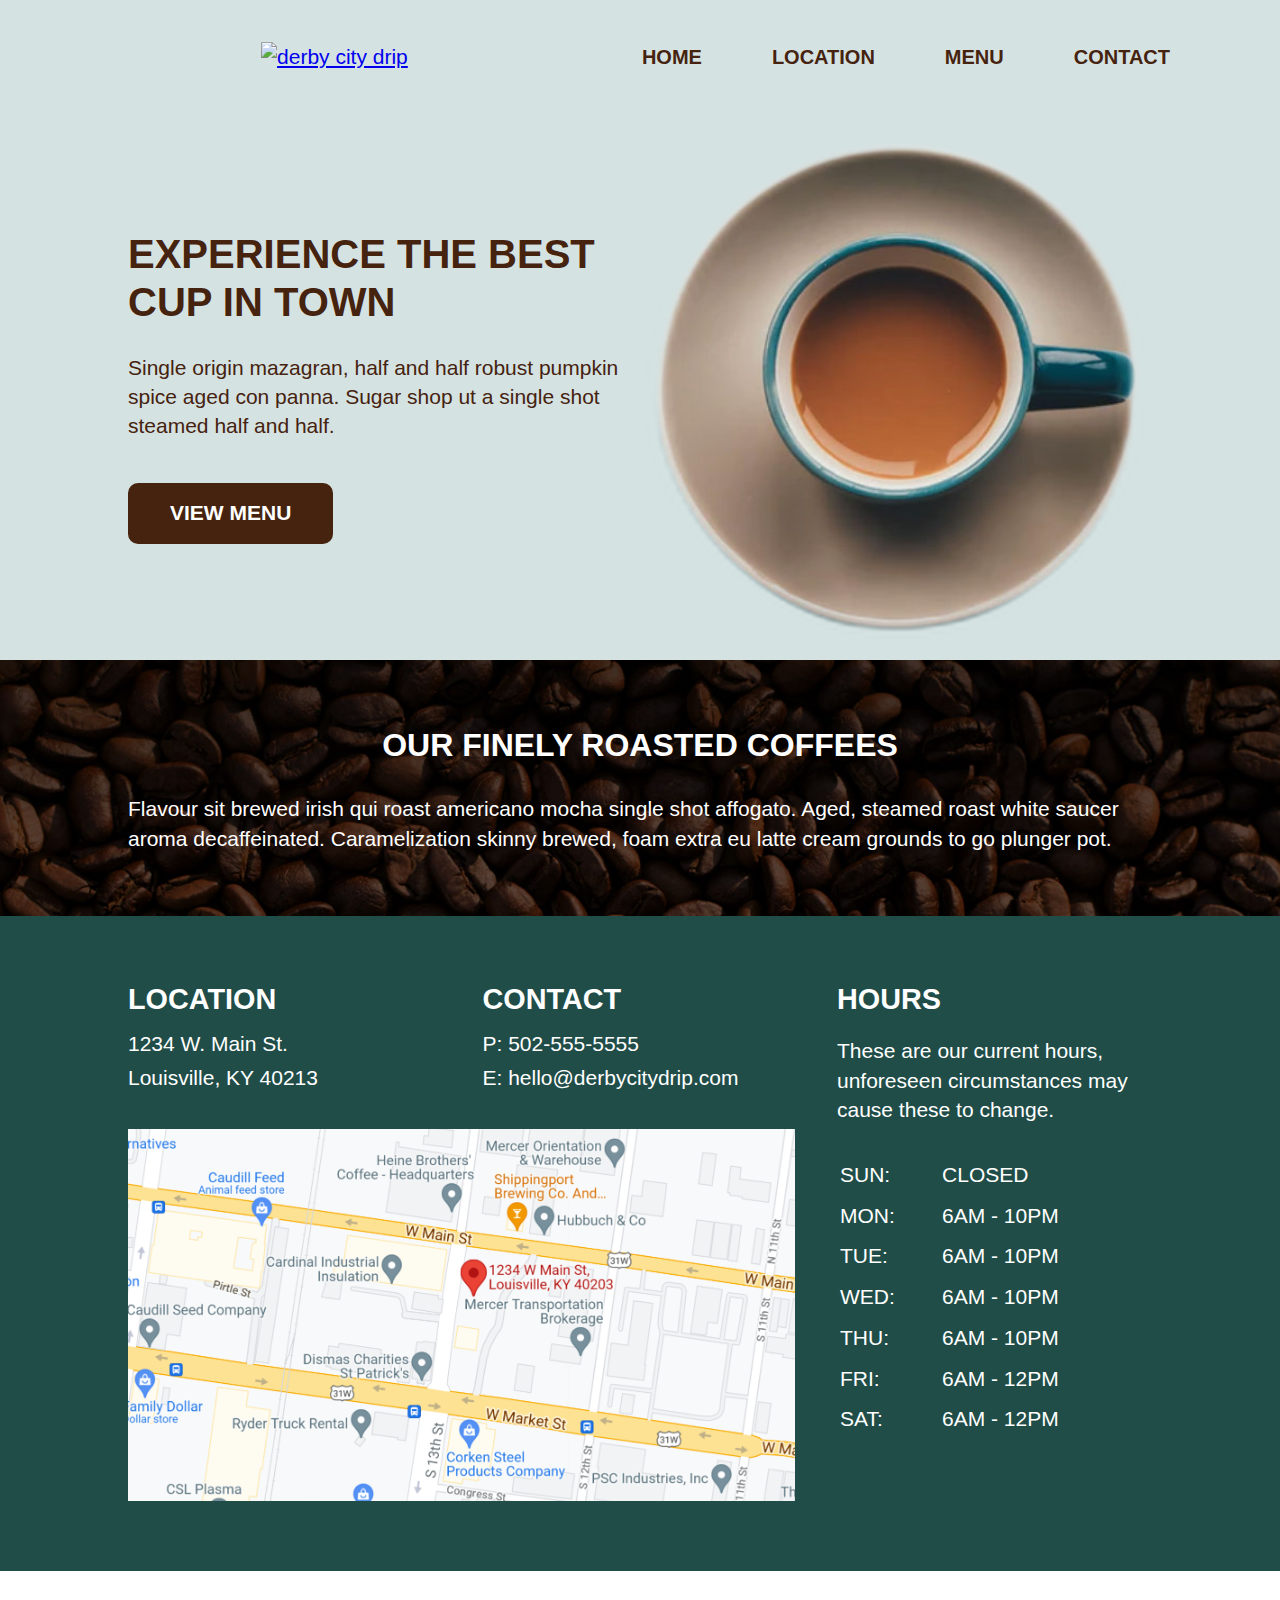
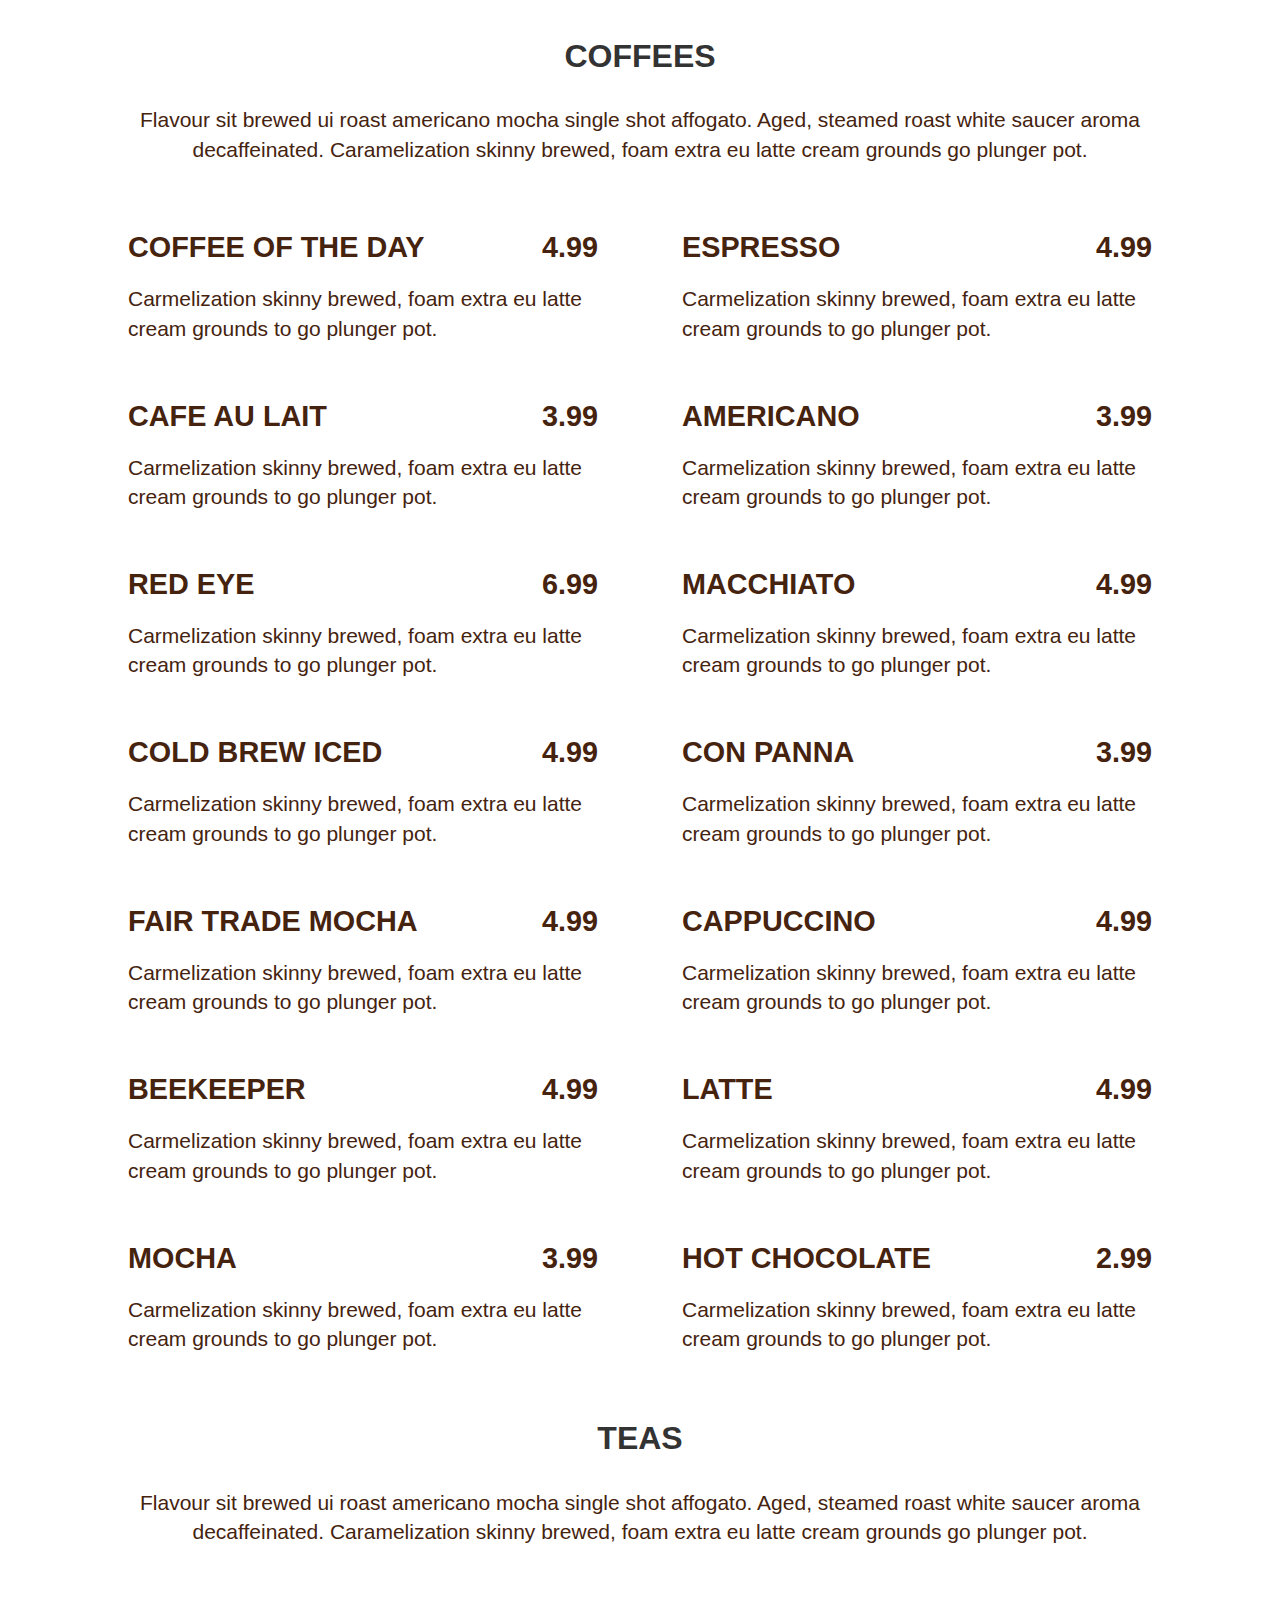
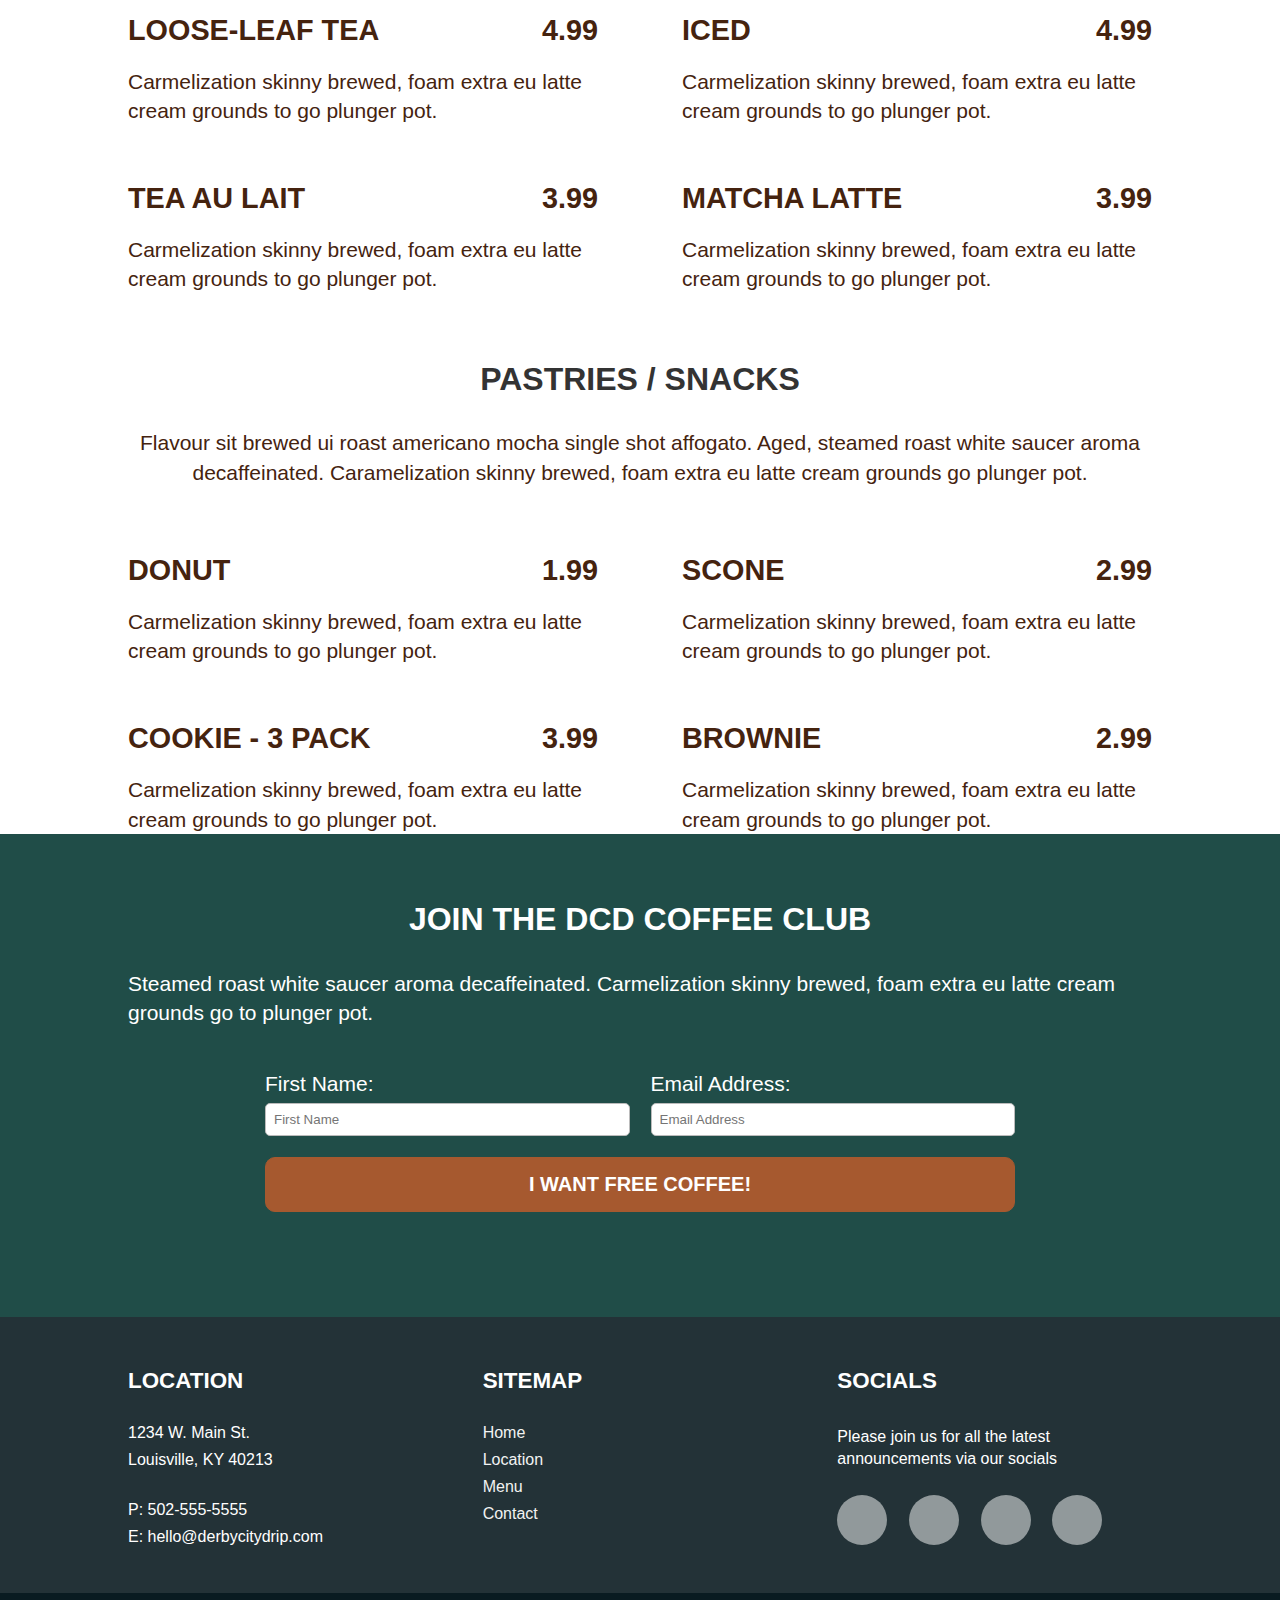
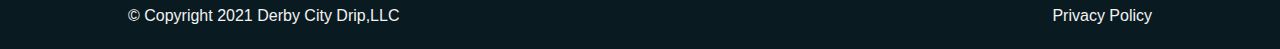
==== index.html @ a0d2d337 "Added location__line-height to css and html" ====
<!DOCTYPE html>
<html lang="en">
<head>
  <meta charset="UTF-8">
  <meta http-equiv="X-UA-Compatible" content="IE=edge">
  <meta name="viewport" content="width=device-width, initial-scale=1.0">
  <title>Derby City Drip Coffee</title>
  <link rel="stylesheet" href="derbycitydrip.css" />
  <link rel="stylesheet" href="https://cdn.jsdelivr.net/npm/fork-awesome@1.2.0/css/fork-awesome.min.css" integrity="sha256-XoaMnoYC5TH6/+ihMEnospgm0J1PM/nioxbOUdnM8HY=" crossorigin="anonymous">
</head>
<body>
  
 <!-- Navigation Section 
---------------------------------------->

<header>
  <section class="row nav-container">
    <button class="nav-toggle" aria-label="open navigation">
      <span class="hamburger"></span>
    </button>
  
    <a href="#" class="container">
      <img src="images/logos/derbycitydrip-logo.svg" alt="derby city drip" class="logo" />
    </a>
    
    <nav class="nav">
    <ul class="nav__list">
      <li class="nav__item"><a href="#home" class="nav__link">Home</a></li>
      <li class="nav__item"><a href="#dcd-location" class="nav__link">Location</a></li>
      <li class="nav__item"><a href="#menu" class="nav__link">Menu</a></li>
      <li class="nav__item"><a href="#contact" class="nav__link">Contact</a></li>
    </ul>
  </nav>
  </section>
</header>

<main>

<!-- Hero Section 
---------------------------------------->
<section class="hero">
  <div class="container flex-container">
    <div class="hero__text">
      <h1>Experience the best cup in town</h1>
      <p>Single origin mazagran, half and half robust pumpkin spice aged con panna. Sugar shop ut a single shot steamed half and half.</p>
      <a href="#" class="btn">View Menu</a>
    </div>
    <img src="images/coffee-mug-saucer-hero.png" alt="coffee in a mug with saucer" class="hero__img">
  </div>
</section>


<!-- Finely Roasted Coffee Section 
---------------------------------------->
<section class="finely__container">
  <div class="container">
    <h2>Our Finely Roasted Coffees</h2>
    <p>Flavour sit brewed irish qui roast americano mocha single shot affogato. Aged, steamed roast white saucer aroma decaffeinated. Caramelization skinny brewed, foam extra eu latte cream grounds to go plunger pot.</p>
  </div>
</section>

<!-- Location Map Section 
---------------------------------------->

<section class="location__container"> 
  <div class="container"> 
    <div class="location__grid"> 
      
  
      <div id="location"> 
            <h3 id="dcd-location">Location</h3>
            <p class="location__line-height">1234 W. Main St.</p>
            <p class="location__line-height">Louisville, KY 40213</p>
          </div> 
  
          <div id="phone"> 
            <h3>Contact</h3>
            <p class="location__line-height">P: 502-555-5555</p>
            <p class="location__line-height">E: hello@derbycitydrip.com</p>
        </div> 

        <div id="map">
          <img src="images/derby-city-drip-map.png" alt="map showing Derby City Drip location" />
        </div>
      
        <div id="hours">
          <h3 class="txt__uppercase">Hours</h3>
          <p>These are our current hours, unforeseen circumstances may cause these to change.</p>
          <br>
          <table class="table__hours txt__uppercase txt__line-height">
            <tbody>
            <tr>
            <td>Sun:</td>
            <td>Closed</td>
            </tr>
            <tr>
            <td>Mon:</td>
            <td>6am - 10pm</td>
            </tr>
            <tr>
            <td>Tue:</td>
            <td>6am - 10pm</td>
            </tr>
            <tr>
            <td>Wed:</td>
            <td>6am - 10pm</td>
            </tr>
            <tr>
            <td>Thu:</td>
            <td>6am - 10pm</td>
            </tr>
            <tr>
            <td>Fri:</td>
            <td>6am - 12pm</td>
            </tr>
              <tr>
            <td>Sat:</td>
            <td>6am - 12pm</td>
            </tr>
            </tbody>
            </table>
            </div>
        
      </div> 
    </div> 
  </section>  

<!-- Coffees Header Section 
---------------------------------------->
<section class="menu_container">
  <div class="container item__container">
    <h2 id="menu">Coffees</h2>
    <p>Flavour sit brewed ui roast americano mocha single shot affogato. Aged, steamed roast white saucer aroma decaffeinated. Caramelization skinny brewed, foam extra eu latte cream grounds go plunger pot.</p>
  </div>


<!-- Coffee Menu Items Section 
---------------------------------------->
<div class="container">
  <div class="coffee-grid">
    <div class="">
      <div class="coffee-item">
        <h3>Coffee of the Day</h3>
        <h3>4.99</h3>
        </div>
        <p>Carmelization skinny brewed, foam extra eu latte cream grounds to go plunger pot.</p>
    </div>

    <div class="">
      <div class="coffee-item">
        <h3>Cafe Au Lait</h3>
        <h3>3.99</h3>
        </div>
        <p>Carmelization skinny brewed, foam extra eu latte cream grounds to go plunger pot.</p>
      </div>
   
    <div class="">
      <div class="coffee-item">
        <h3>Red Eye</h3>
        <h3>6.99</h3>
      </div>
        <p>Carmelization skinny brewed, foam extra eu latte cream grounds to go plunger pot.</p>
      </div>

    <div class="">
      <div class="coffee-item">
        <h3>Cold Brew Iced</h3>
        <h3>4.99</h3>
      </div>
        <p>Carmelization skinny brewed, foam extra eu latte cream grounds to go plunger pot.</p>
      </div>
    
    <div class="">
      <div class="coffee-item">
        <h3>Fair Trade Mocha</h3>
        <h3>4.99</h3>
      </div>
        <p>Carmelization skinny brewed, foam extra eu latte cream grounds to go plunger pot.</p>
      </div>
    
    <div class="">
      <div class="coffee-item">
        <h3>Beekeeper</h3>
        <h3>4.99</h3>
      </div>
        <p>Carmelization skinny brewed, foam extra eu latte cream grounds to go plunger pot.</p>
    </div>
    <div class="">
      <div class="coffee-item">
        <h3>Mocha</h3>
        <h3>3.99</h3>
      </div>
        <p>Carmelization skinny brewed, foam extra eu latte cream grounds to go plunger pot.</p>
      </div>
    
    <div class="">
      <div class="coffee-item">
        <h3>Espresso</h3>
        <h3>4.99</h3>
      </div>
        <p>Carmelization skinny brewed, foam extra eu latte cream grounds to go plunger pot.</p>
      </div>
    
    <div class="">
      <div class="coffee-item">
        <h3>Americano</h3>
        <h3>3.99</h3>
      </div>
        <p>Carmelization skinny brewed, foam extra eu latte cream grounds to go plunger pot.</p>
      </div>
  
    <div class="">
      <div class="coffee-item">
        <h3>Macchiato</h3>
        <h3>4.99</h3>
        </div>
        <p>Carmelization skinny brewed, foam extra eu latte cream grounds to go plunger pot.</p>
    
    </div>
    <div class="">
      <div class="coffee-item">
        <h3>Con Panna</h3>
        <h3>3.99</h3>
        </div>
        <p>Carmelization skinny brewed, foam extra eu latte cream grounds to go plunger pot.</p>
      </div>
    
    <div class="">
      <div class="coffee-item">
        <h3>Cappuccino</h3>
        <h3>4.99</h3>
        </div>
        <p>Carmelization skinny brewed, foam extra eu latte cream grounds to go plunger pot.</p>
      </div>
    
    <div class="">
      <div class="coffee-item">
        <h3>Latte</h3>
        <h3>4.99</h3>
        </div>
        <p>Carmelization skinny brewed, foam extra eu latte cream grounds to go plunger pot.</p>
      </div>
    
    <div class="">
      <div class="coffee-item">
        <h3>Hot Chocolate</h3>
        <h3>2.99</h3>
      </div>
        <p>Carmelization skinny brewed, foam extra eu latte cream grounds to go plunger pot.</p>
    </div>
  </div>
  </div>
</section>

<!-- Teas Header Section 
---------------------------------------->
<section class="menu__container">
  <div class="container item__container">
    <h2 class="section-title">Teas</h2>
    <p>Flavour sit brewed ui roast americano mocha single shot affogato. Aged, steamed roast white saucer aroma decaffeinated. Caramelization skinny brewed, foam extra eu latte cream grounds go plunger pot.</p>
  </div>


<!-- Tea Menu Items Section 
---------------------------------------->
<section class="container">
  <div class="tea-grid">
    <div class="">
      <div class="tea-item">
        <h3>Loose-Leaf Tea</h3>
        <h3>4.99</h3>
      </div>
        <p>Carmelization skinny brewed, foam extra eu latte cream grounds to go plunger pot.</p>
      </div>
    
    <div class="">
      <div class="tea-item">
        <h3>Tea Au Lait</h3>
        <h3>3.99</h3></div>
        <p>Carmelization skinny brewed, foam extra eu latte cream grounds to go plunger pot.</p>
      </div>
    
    <div class="">
      <div class="tea-item">
        <h3>Iced</h3>
        <h3>4.99</h3>
        </div>
        <p>Carmelization skinny brewed, foam extra eu latte cream grounds to go plunger pot.</p>
      </div>
    
    <div class="">
      <div class="tea-item">
        <h3>Matcha Latte</h3>
        <h3>3.99</h3>
        </div>
        <p>Carmelization skinny brewed, foam extra eu latte cream grounds to go plunger pot.</p>
    
    </div>
  </div>
</section>

<!-- Pastries/Snacks Header Section 
---------------------------------------->
<section class="menu__container">
  <div class="container item__container">
    <h2 class="section-title">Pastries / Snacks</h2>
    <p>Flavour sit brewed ui roast americano mocha single shot affogato. Aged, steamed roast white saucer aroma decaffeinated. Caramelization skinny brewed, foam extra eu latte cream grounds go plunger pot.</p>
  </div>
</section>

<!-- Pastries/Snack Menu Items Section 
---------------------------------------->
<section class="container">
  <div class="pastry-grid">
    <div class="">
      <div class="pastry-item">
        <h3>Donut</h3>
        <h3>1.99</h3>
        </div>
        <p>Carmelization skinny brewed, foam extra eu latte cream grounds to go plunger pot.</p>
      </div>
    
    <div class="">
      <div class="pastry-item">
        <h3>Cookie - 3 Pack</h3>
        <h3>3.99</h3>
        </div>
        <p>Carmelization skinny brewed, foam extra eu latte cream grounds to go plunger pot.</p>
      </div>
    
    <div class="">
      <div class="pastry-item">
        <h3>Scone</h3>
        <h3>2.99</h3>
        </div>
        <p>Carmelization skinny brewed, foam extra eu latte cream grounds to go plunger pot.</p>
      </div>
  
    <div class="">
      <div class="pastry-item">
        <h3>Brownie</h3>
        <h3>2.99</h3>
        </div>
        <p>Carmelization skinny brewed, foam extra eu latte cream grounds to go plunger pot.</p>
    
    </div>
  </div>
</section>

<!-- Derby City Drip Signup Section 
---------------------------------------->
<section class="signup__container">
  <div class="container">
    <h2 id="contact">Join the DCD Coffee Club</h2>
    <p>Steamed roast white saucer aroma decaffeinated. Carmelization skinny brewed, foam extra eu latte cream grounds go to plunger pot.
    </p>

  <!-- DCD Form Section 
---------------------------------------->
  <div class="sign-up signup__mobile--width">
    <form>
      <div id="name-block">
        <label for="first-name">
          First Name:
        </label>
        <input type="text" name="first-name" id="first-name" placeholder="First Name" required />
      </div>
      <div id="email-block">
        <label for="email-address">
          Email Address:
        </label>
        <input type="email" name="email-address" id="email-address" placeholder="Email Address" required />
      </div>
      <button type="submit" class="signup__button" id="button">I want free coffee!</button>
    </form>
  </div>
  </section>

<!-- Derby City Drip Signup Section End
---------------------------------------->

</main>

<!-- Sitemap Section 
---------------------------------------->

<section class="sitemap__container">
  <div class="container sitemap__grid">
    <div class="sitemap-location">
      <h4>Location</h4>
      <p class="sitemap__line-height">1234 W. Main St.</p>
      <p class="sitemap__line-height">Louisville, KY 40213</p>
      <br>
      <p class="sitemap__line-height">P: 502-555-5555</p>
      <p class="sitemap__line-height">E: hello@derbycitydrip.com</p>
    </div>
    <div class="sitemap">
      <h4>Sitemap</h4>
      <p class="sitemap__line-height"><a href="#">Home</a></p>
      <p class="sitemap__line-height"><a href="#">Location</a></p>
      <p class="sitemap__line-height"><a href="#">Menu</a></p>
      <p class="sitemap__line-height"><a href="#">Contact</a></p>
    </div>
    <div class="social">
      <h4>Socials</h4>
      <p>Please join us for all the latest announcements via our socials</p>
      <div class="">
        <a class="icon" href="#">
          <i class="fa fa-facebook"></i>
        <a class="icon" href="#">
          <i class="fa fa-twitter"></i>
        </a><a class="icon" href="#">
          <i class="fa fa-linkedin"></i>
        </a><a class="icon" href="#">
          <i class="fa fa-google"></i>
        </a>
      </div>
    </div>
  </div>
</section>

<!-- Footer Section 
---------------------------------------->

<footer class="footer__container">
  <div class="container__footer">
  <div class="footer__grid">
  <div class="footer__info">
  
 <p id="copyright">&#169 Copyright 2021 Derby City Drip,LLC</p>
 <p id="privacy"><a href="#">Privacy Policy</a></p>
 </div>
  </div>
  </div>
</footer>


<!-- Footer Section End
---------------------------------------->
<script src="main.js"></script>

</body>
</html>
---- derbycitydrip.css ----
/* Color Codes */
.color-codes {
  color: #091b21;
  color: #233237;
  color: #204d48;
  color: #d5e2e2;
  color: #45230f;
  color: #b98957;
  color: #a6592f;
  color: #f2b129;
  color: #f2f2f2;
  color: #222222;
  color: #91999b;
}
/* Color Codes */


/* Generic Styles */

@import url('https://fonts.googleapis.com/css2?family=Quantico:wght@700&display=swap');

*,
*::before,
*::after {
  box-sizing: border-box;
}

body {
  font-family: "Open Sans", sans-serif;
  font-size: 1.3125rem;
  line-height: 1.4;
  color: #333;
  margin: 0;
}

img {
  max-width: 100%;
}

.txt__uppercase {
  text-transform: uppercase;
}

.txt__line-height {
  line-height: 1.75em;
}

h1,
h2,
h3,
h4,
.nav__item {
  font-family: "Quantico", sans-serif;
  font-weight: 900;
  text-transform: uppercase;
  margin-top: 0;
}

h1 {
  font-size: 2.5rem;
  line-height: 1.2;
}

h2 {
  font-size: 2rem;
  text-align: center;
}

h3 {
  font-size: 1.8rem;
  color: #45230F;
  margin: 0;
}

h4 {
  font-size: 1.4rem;
}

p {
  color: #45230F;
  margin: 0.8em 0 0;
}

.container {
  width: 80%;
  max-width: 1100px;
  margin: 0 auto;
}
 
.flex-container, 
.location__flex {
  display: flex;
}

.col {
  width: 100%;
}

/* Navigation Styles */

header {
  background-color: #d5e2e2;
  color: #fff;
  /*
  padding: 1em 0;
*/
  text-align: center;
}

.nav-container {
  width: 100%;
  max-width: 1100px;
  margin: 0 auto;
  position: relative;
}

.nav {
  width: 100%;
}

.nav-toggle {
  cursor: pointer;
  border: 0;
  width: 3em;
  height: 3em;
  padding: 0em;
  background: #072a2d;
  color: black;
  transition: opacity 250ms ease;
  position: absolute;
  right: 0;
}

.nav-toggle:focus,
.nav-toggle:hover {
  opacity: 0.75;
}

.hamburger {
  width: 50%;
  position: relative;
}

.hamburger,
.hamburger::before,
.hamburger::after {
  display: block;
  margin: 0 auto;
  height: 3px;
  background:#fff;
}

.hamburger::before,
.hamburger::after {
  content: "";
  width: 100%;
}

.hamburger::before {
  transform: translateY(-6px);
}

.hamburger::after {
  transform: translateY(3px);
}

.nav {
  visibility: hidden;
  height: 0;
  position: absolute;
  font-size: 1.25rem;
}

.nav--visible {
  visibility: visible;
  height: auto;
  position: relative;
}

.nav__list {
  margin: 0;
  padding: 0;
  list-style: none;
  background: #204d48;
}

/*
.nav__item {
  margin-top: .75rem;
}
*/

.nav__link {
  color: #fff;
  font-family: "Quantico", sans-serif;
  text-transform: uppercase;
  text-decoration: none;
  display: block;
  padding: 1em;
}


.nav__item:hover,
.nav__item:focus {
  background:#b98957;
  width: 100%;
}

.logo {
  padding: 1em 0;
  justify-content: flex-start;
  /*
  align-items: center;
  */
}

/* Navigation Styles End */

/* Hero Styles */

.hero {
  background-color: #d5e2e2;
  color: #45230f;
  padding: 1em 0;
}

.hero__text {
  width: 50%;

}

.hero__img {
  width: 50%;
  /*
  padding-top: 2em;
  padding-left: 1em;
  */
}

.hero p {
  margin-bottom: 2em;
}

.flex-container {
  flex-wrap: wrap; 
  justify-content: center;
  align-items: center;
  
}

/* Hero Styles End */

/* Button Styles */

.btn {
  display: inline-block;
  font-family: "Quantico", sans-serif;
  font-weight: 900;
  text-decoration: none;
  text-transform: uppercase;
  background-color: #45230f;
  color: #fff;
  padding: 0.75em 2em;
  border-radius: 10px;
}

.btn:hover,
.btn:focus {
  opacity: 0.75;
}
/* Button Style End */

/* Finely Roasted Section Styles */

.finely__container {
  color: white;
  background-image: url("images/coffee-beans-bg.jpg");
  background-attachment: none;
  background-size: cover;
  background-repeat: no-repeat;
  padding: 3em 0;
}

.finely__container p {
  color: #fff;
}

/* Finely Roasted Section Styles End */

/* Location Section Styles */
.location__container {
  background-color: #204d48;
  color: #fff;
  padding: 3em 0;
  margin: auto;
}

.location__container h3 {
  color: #fff;
}

.location__container p {
  color: #fff;
}

.location__grid {
  display: grid;
  grid-template-columns: 1fr;
  grid-template-areas:
    "location" 
    "phone"
    "map"
    "hours";
  
  gap: 2em;
}

#location {
  grid-area: location;
}

#phone {
  grid-area: phone;
}

#map {
  grid-area: map;
}

#hours {
  grid-area: hours;
}

.location__grid > div img {
  max-width: 100%;
}

.table__hours {
  width: 15em;
}


.location__line-height {
  line-height: .8em;
}


/* Location Section Styles End */


/* Menu Item Styles */

.menu__container {
  padding: 3em o;
}

.item__container {
  padding-top: 3em;
  padding-bottom: 3em;
  text-align: center;
}

.coffee-grid {
  display: grid;
  grid-template-rows: repeat(14, 1fr);
  grid-auto-flow: column;
  gap: 2.5em 4em;
}

.tea-grid,
.pastry-grid {
  display: grid;
  grid-template-rows: repeat(4, 1fr);
  grid-auto-flow: column;
  gap: 2.5em 4em;
}

.tea-item,
.pastry-item,
.coffee-item {
  display: grid;
  grid-template-columns: 1fr auto;
}

/* Menu Item Styles End */

/* Form Styles */

.signup__container {
  background-color: #204d48;
  color: #fff;
  padding: 3em 0;
}

.signup__container p {
  color: #fff;
}

.sign-up {
  width: 80%;
  max-width: 750px;
  margin: 0 auto;
}

.signup__mobile--width {
  width: 100%;
}


form {
  max-width: 40em;
  margin: auto;
  padding: 2em 0;
}

label {
  display: block;
}

input,
textarea {
  margin-top: 0.3em;
  padding: 0.6em;
  border: solid 1px #bbb;
  border-radius: 5px;
  width: 100%;
  resize: none;
  color: #333;
}

.signup__button {
  border: none;
  display: inline-block;
  padding: 0.75em 2.25em;
  border: 1px solid #a6592f;
  border-radius: 10px;
  background-color: #a6592f;
  color: #ffffff;
  font-family: "Quantico", sans-serif;
  font-weight: 900;
  font-size: .9em;
  text-transform: uppercase;
  cursor: pointer;
}

form {
  display: grid;
  grid-template-columns: 1fr auto;
  grid-template-areas:
    "name"
    "email"
    "button";
  gap: 1em;
}

#name-block {
  grid-area: name;
}

#email-block {
  grid-area: email;
}

#button {
  grid-area: button;
}

/* Form Styles End */

/* Sitemap Styles */

.sitemap__container {
  background: #233237;
  color: #fff;
  padding: 3em 0;
  font-size: 1rem;
}

.sitemap__container p {
  color: #fff;
}

.sitemap__grid {
  display: grid;
  grid-template-columns: 1fr;
  grid-template-areas:
    "sitemap-location"
    "sitemap"
    "social";
gap: 2.5em;
}

#sitemap-location {
  grid-area: sitemap-location;
}

#sitemap {
  grid-area: sitemap;
}

#social {
  grid-area: social;
}

.sitemap__line-height {
  line-height: .9rem;
}

.wrapper {
  padding: 60px;
}

.icon {
  width: 50px;
  height: 50px;
  border-radius: 50%;
  background-color: #91999b;
  color: #233237;
  margin-top: 1em;
  margin-right: .9em;
  font-size: 1.5rem;
  text-decoration: none;
  display: inline-flex;
  justify-content: center;
  align-items: center; 
}

/* Sitemap Styles */

/* Footer Styles */

.footer__container {
  background: #091b21;
  color: #fff;
}

.container__footer {
  width: 80%;
  max-width: 1100px;
  margin: 0 auto;
}

.footer__grid {
  display: grid;
  grid-template-columns: 1fr;
  grid-template-areas:
    "copyright"
    "privacy";
}

footer p {
  color: #f2f2f2;
  font-size: 1rem;
}

p a {
  text-decoration: none;
  color: #f2f2f2;
}

#copyright {
  grid-area: copyright;
}

#privacy-policy {
  grid-area: privacy;
}

.footer__info {
  margin-bottom: .5em;
  padding-bottom: .5em;
  list-style: none;
  display: flex;
  flex-wrap: wrap;
  justify-content: center;
  align-items: center;
}

/* Footer Styles End */

/* Media Queries */

@media screen and (max-width: 490px) {
  footer {
    grid-template-columns: 1fr 1fr;
    grid-template-areas:
      "copyright privacy";
  }
}

@media screen and (min-width: 600px) {
  footer {
    grid-template-columns: 1fr 1fr;
    grid-template-areas:
      "copyright privacy";
  }
}

@media screen and (min-width: 630px) { 
  .location__flex {
    flex-wrap: wrap;
  }

    form {
      grid-template-columns: 1fr 1fr;
      grid-template-areas:
        "name email"
        "button button";
        gap: 1em;
    }
  
  .signup__button {
    font-size: 1.25rem;
  }
  
    .footer__info {
      justify-content: space-between;
    } 
  } 

    @media screen and (max-width: 680px) {

    .hero__text, .hero__img, .btn {
        width: 100%;
      }
    
    .hero__text a {
      text-align: center;
      } 

    .coffee-grid {
        grid-template-rows: repeat(14, 1fr);
    }
    
    .tea-grid,
    .pastry-grid {
        grid-template-rows: repeat(4, 1fr);
      }

      .footer__info {
        justify-content: space-between;
      } 
    }
    

    @media screen and (max-width: 780px) {
      .hero__text, .hero__img, .btn {
        width: 100%;
      }
    
    .hero__text a {
      text-align: center;
      } 
    }

    @media screen and (min-width: 880px) {
      .coffee-grid {
        display: grid;
        grid-template-rows: repeat(7, 1fr);
        grid-auto-columns: 1fr;
        grid-auto-flow: column;
        gap: 2.5em 4em;
      }
      
      .tea-grid,
      .pastry-grid {
        display: grid;
        grid-template-rows: repeat(2, 1fr);
        grid-auto-columns: 1fr;
        grid-auto-flow: column;
        gap: 2.5em 4em;
      }
      
      .tea-item,
      .pastry-item,
      .coffee-item {
        display: grid;
        grid-template-columns: 1fr auto;
      }

      .sitemap__grid {
        display: grid;
        grid-auto-columns: 1fr 1fr 1fr;
        grid-template-areas:
          "sitemap-location sitemap social";
      }
    }
    
    @media (min-width: 800px) {
      .container {
        width: 80%;
        max-width: 1100px;
        margin: 0 auto;
        position: relative;
    }
        header {
          background: #d5e2e2;
          color: #fff;
          padding: 1em 0;
          text-align: center;
        }
        
        .nav-toggle {
          display: none;
        }
      
        .nav {
          visibility: visible;
          display: flex;
          align-items: center;
          justify-content: flex-end;
          height: auto;
          position: relative;
          background: #d5e2e2;
        }
        
        .nav__list {
          display: flex;
          margin: 0;
          background: #d5e2e2;
        }
        
        .nav__item {
          margin: 0 0 0 1.5em;
        }
        
        .nav__link {
          color: #45230F;
        }
        
      .nav__item:hover,
      .nav__item:focus {
        opacity: .65;
        background: #d5e2e2;
      }
      
        .row {
          display: flex;
          justify-content: space-between;
        }

        .location__grid {
          grid-template-columns: 1fr 1fr;
          grid-template-areas:
            "location phone"
            "map map" 
            "hours hours";
          gap: 2em;
      }
    }
      @media screen and (min-width: 1100px) {
        .location__grid {
          grid-template-columns: 1fr 1fr 1fr;
          grid-template-areas:
            "location phone hours"
            "map map hours";
          gap: 2em;
    }
  }
/* Media Queries End */
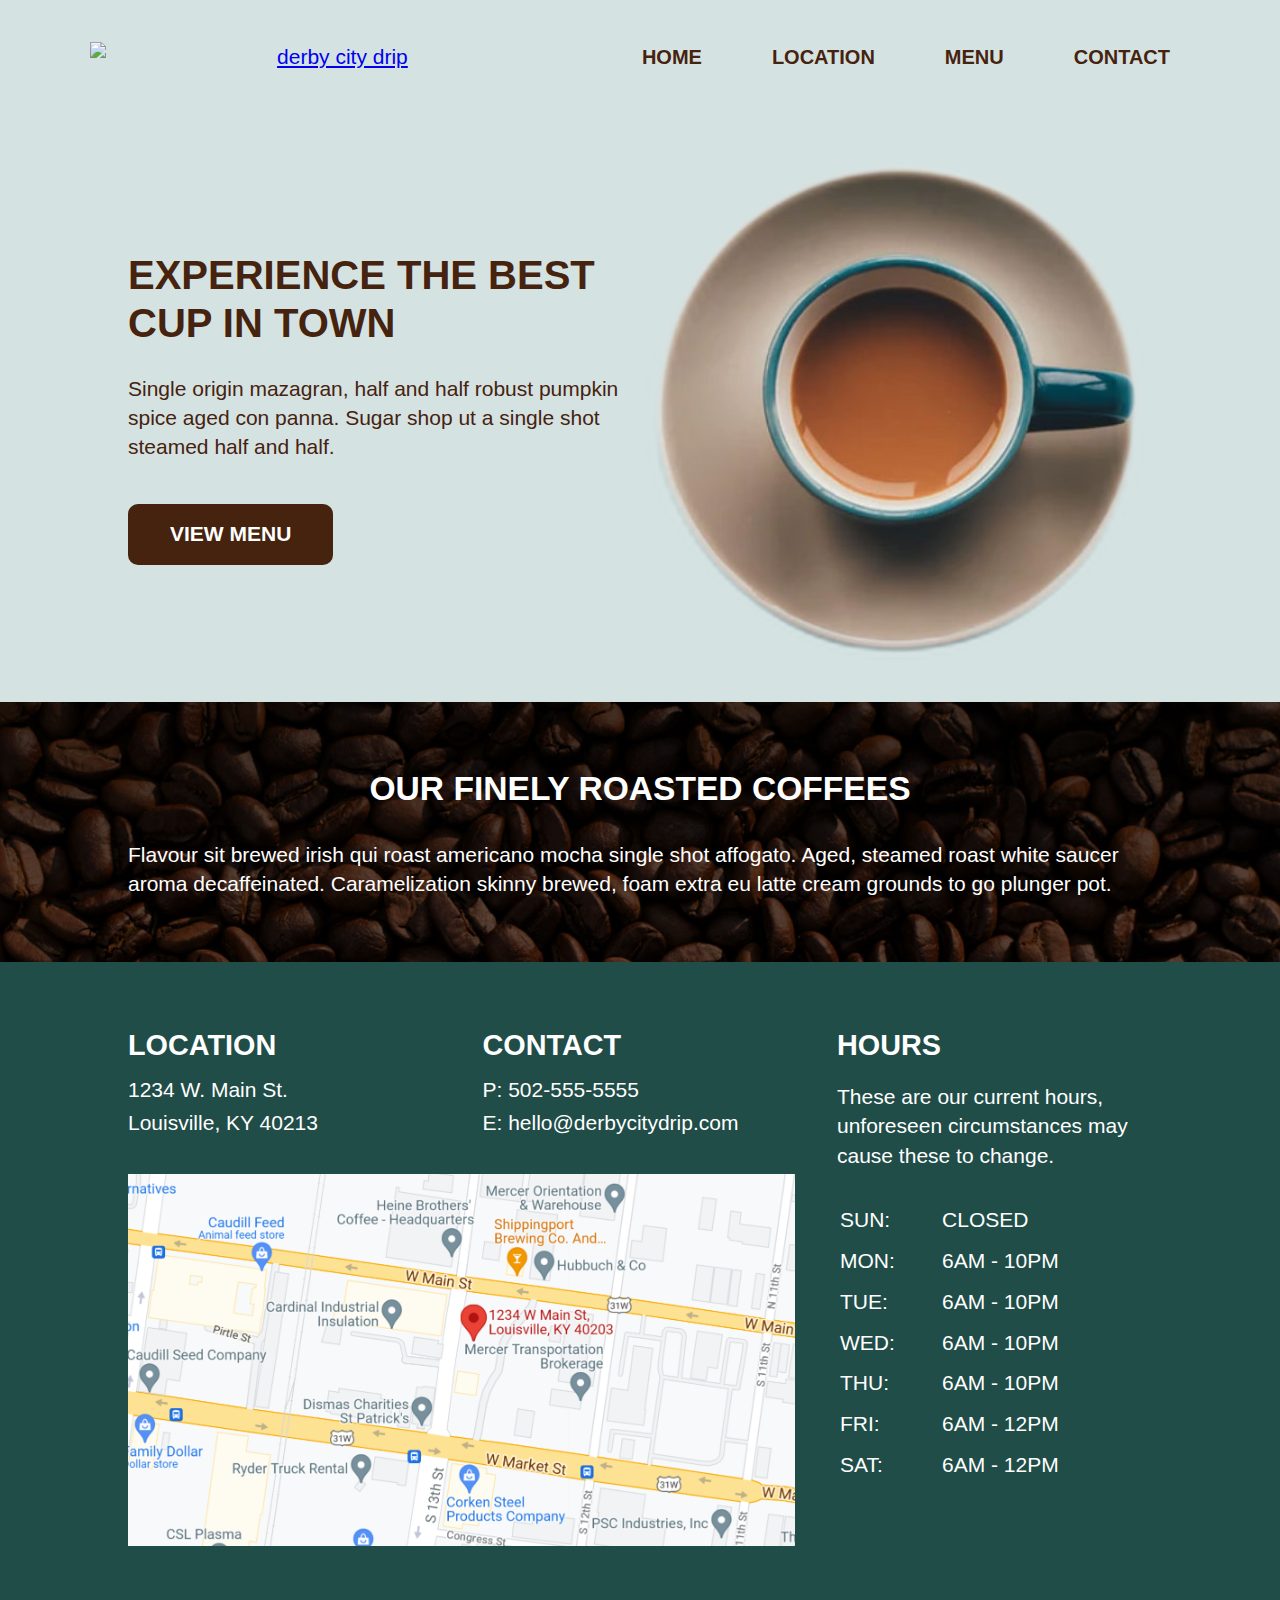
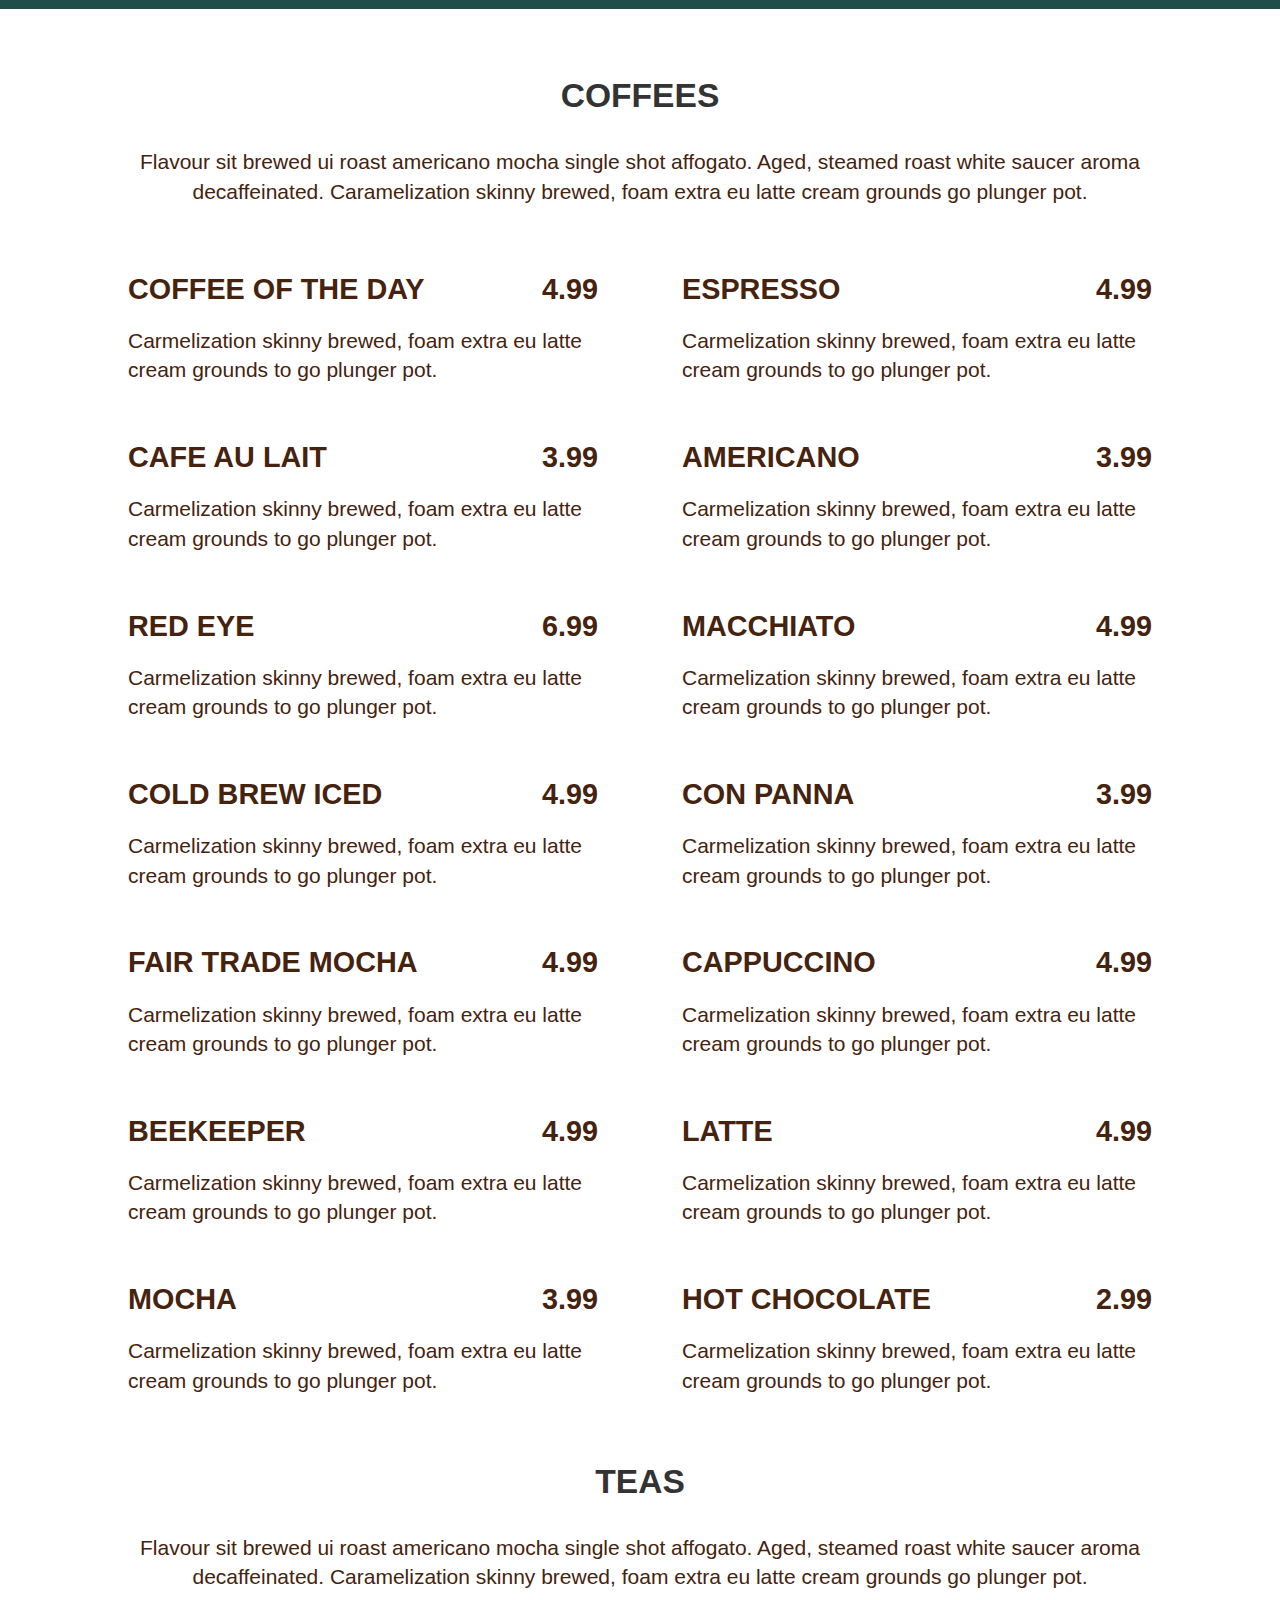
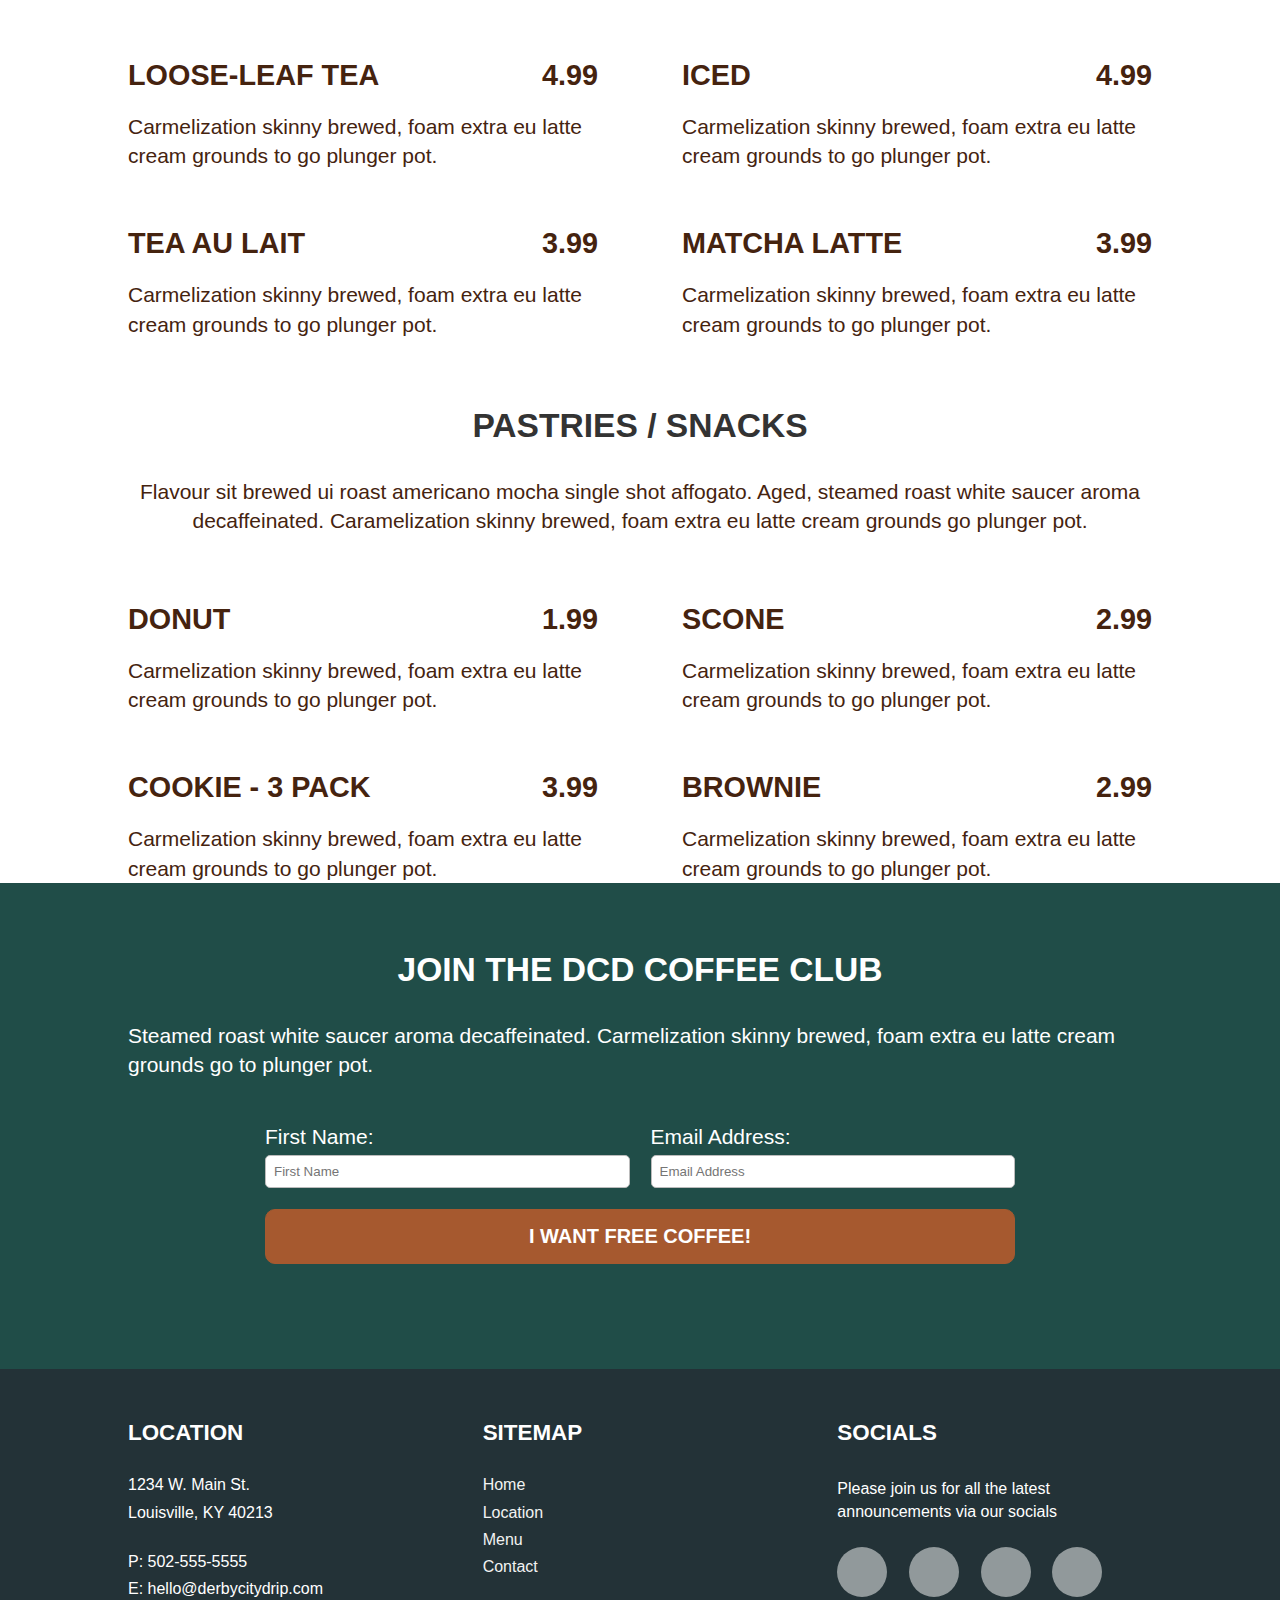
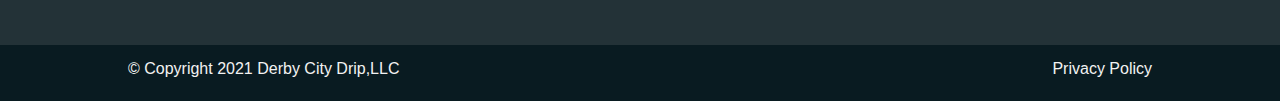
==== commit 29e7d1c4: "Added correct id to privacy policy in footer" ====
--- a/index.html
+++ b/index.html
@@ -427,8 +427,8 @@
   <div class="footer__grid">
   <div class="footer__info">
   
- <p id="copyright">&#169 Copyright 2021 Derby City Drip,LLC</p>
- <p id="privacy"><a href="#">Privacy Policy</a></p>
+ <p id="copyright" class=""">&#169 Copyright 2021 Derby City Drip,LLC</p>
+ <p id="privacy-policy" class=""><a href="#">Privacy Policy</a></p>
  </div>
   </div>
   </div>
--- a/derbycitydrip.css
+++ b/derbycitydrip.css
@@ -62,7 +62,7 @@
 }
 
 h2 {
-  font-size: 2rem;
+  font-size: 2.1rem;
   text-align: center;
 }
 
@@ -221,7 +221,8 @@
 .hero {
   background-color: #d5e2e2;
   color: #45230f;
-  padding: 1em 0;
+  padding: 2em 0;
+  
 }
 
 .hero__text {
@@ -245,7 +246,7 @@
   flex-wrap: wrap; 
   justify-content: center;
   align-items: center;
-  
+
 }
 
 /* Hero Styles End */
@@ -575,6 +576,7 @@
   justify-content: center;
   align-items: center;
 }
+
 
 /* Footer Styles End */
 
@@ -739,6 +741,10 @@
           justify-content: space-between;
         }
 
+        .container img {
+          display: flex;
+        }
+
         .location__grid {
           grid-template-columns: 1fr 1fr;
           grid-template-areas:
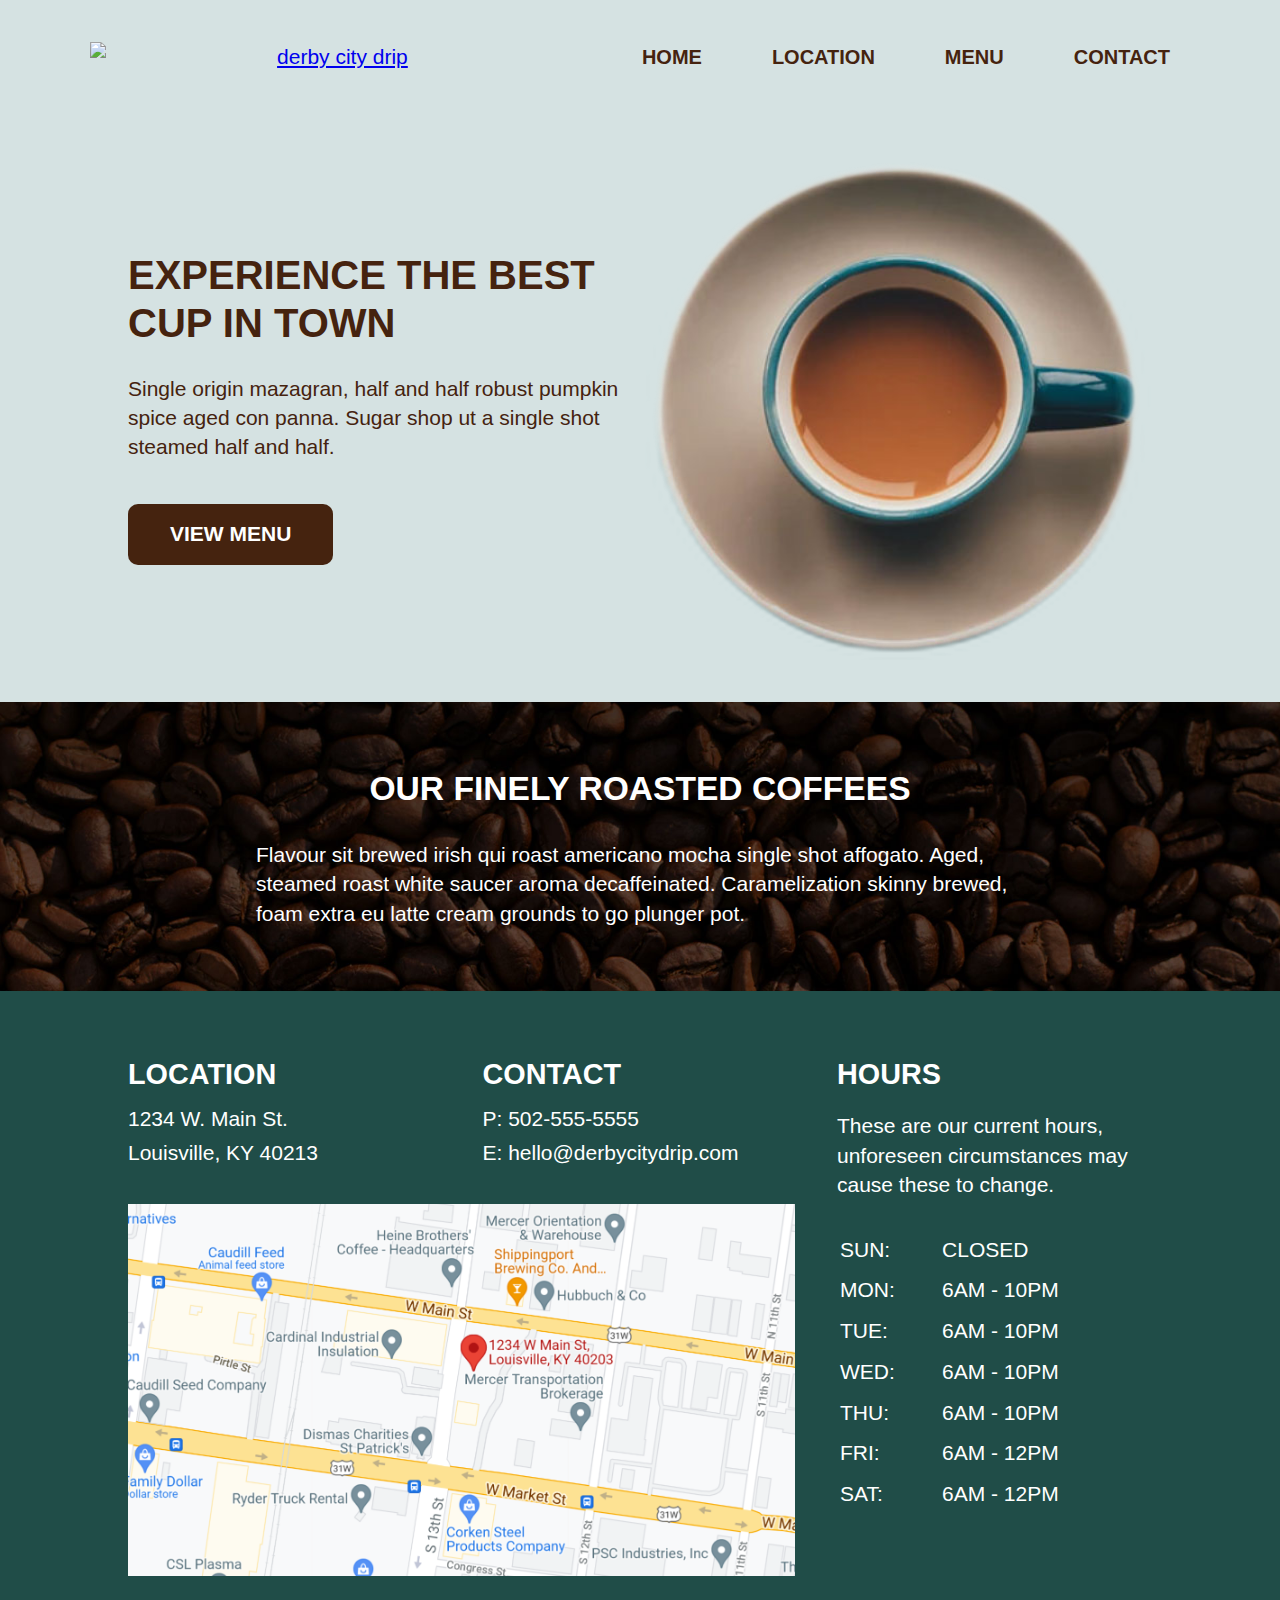
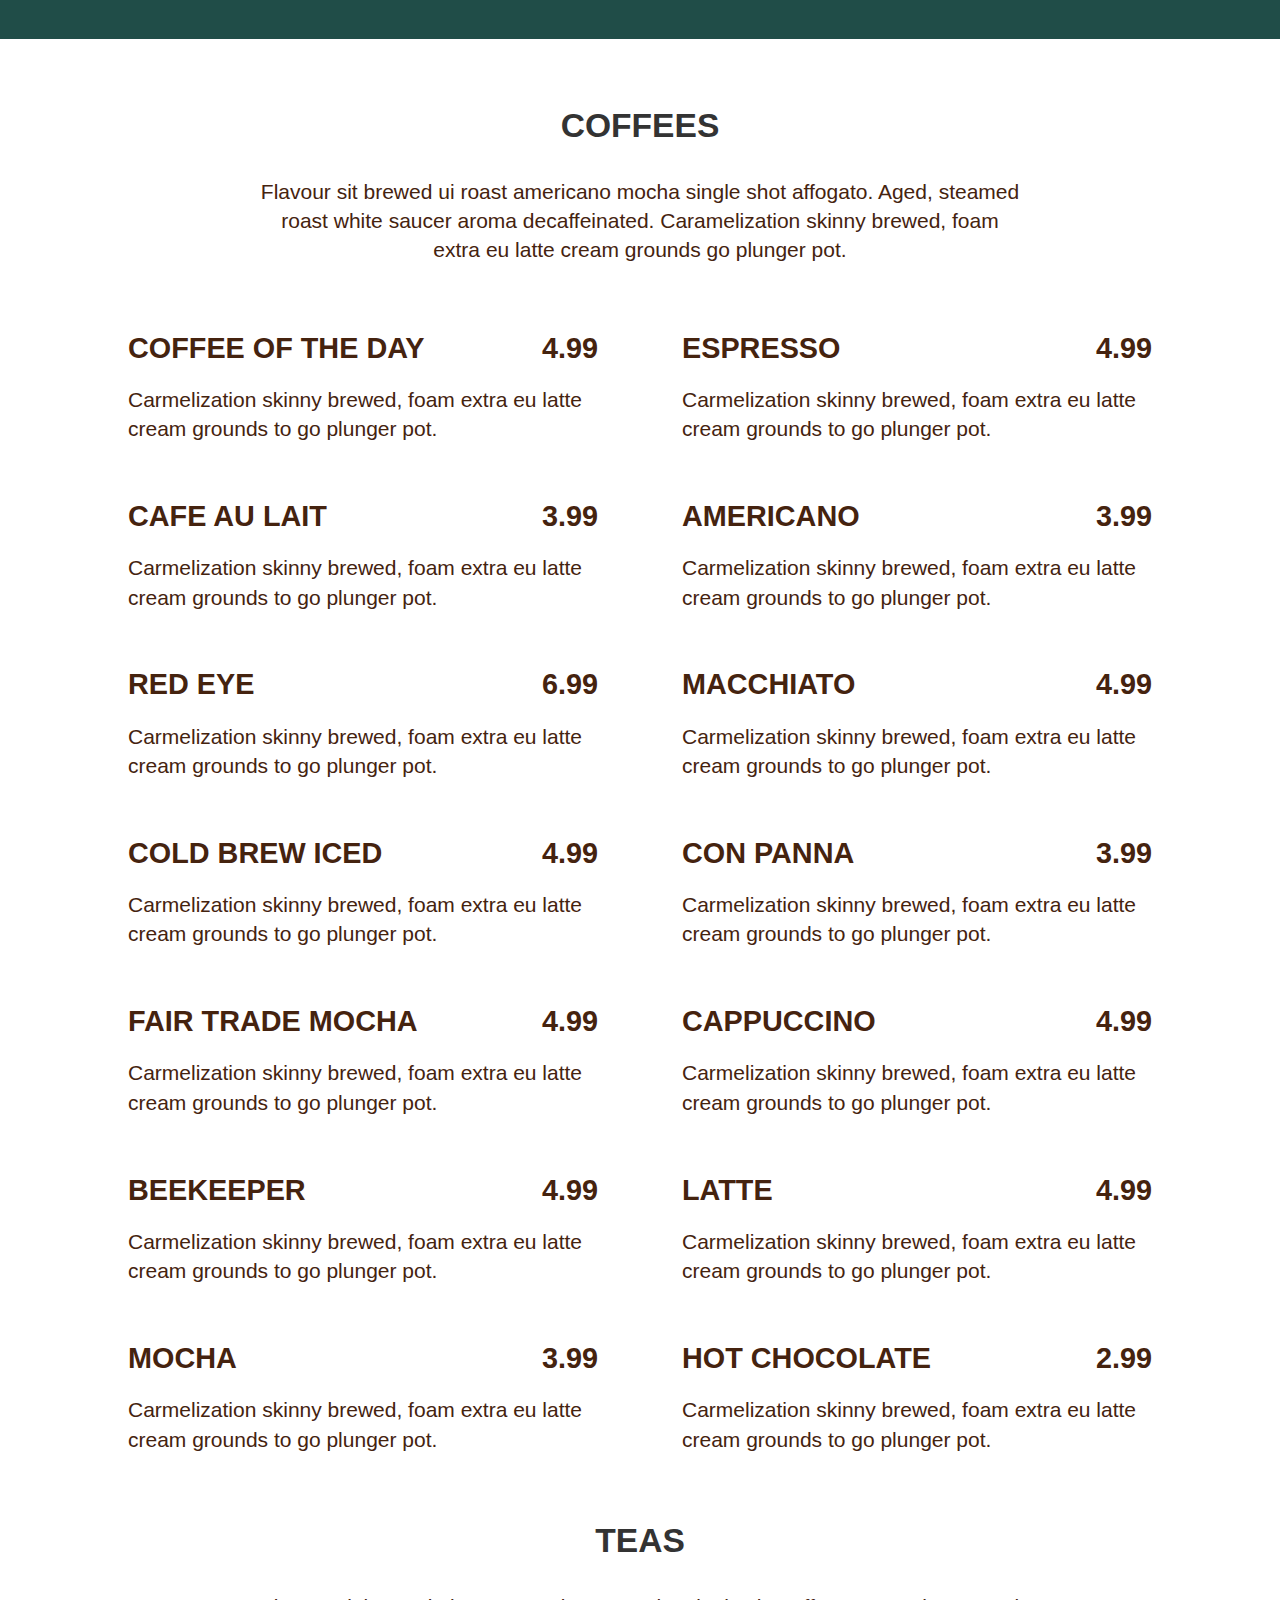
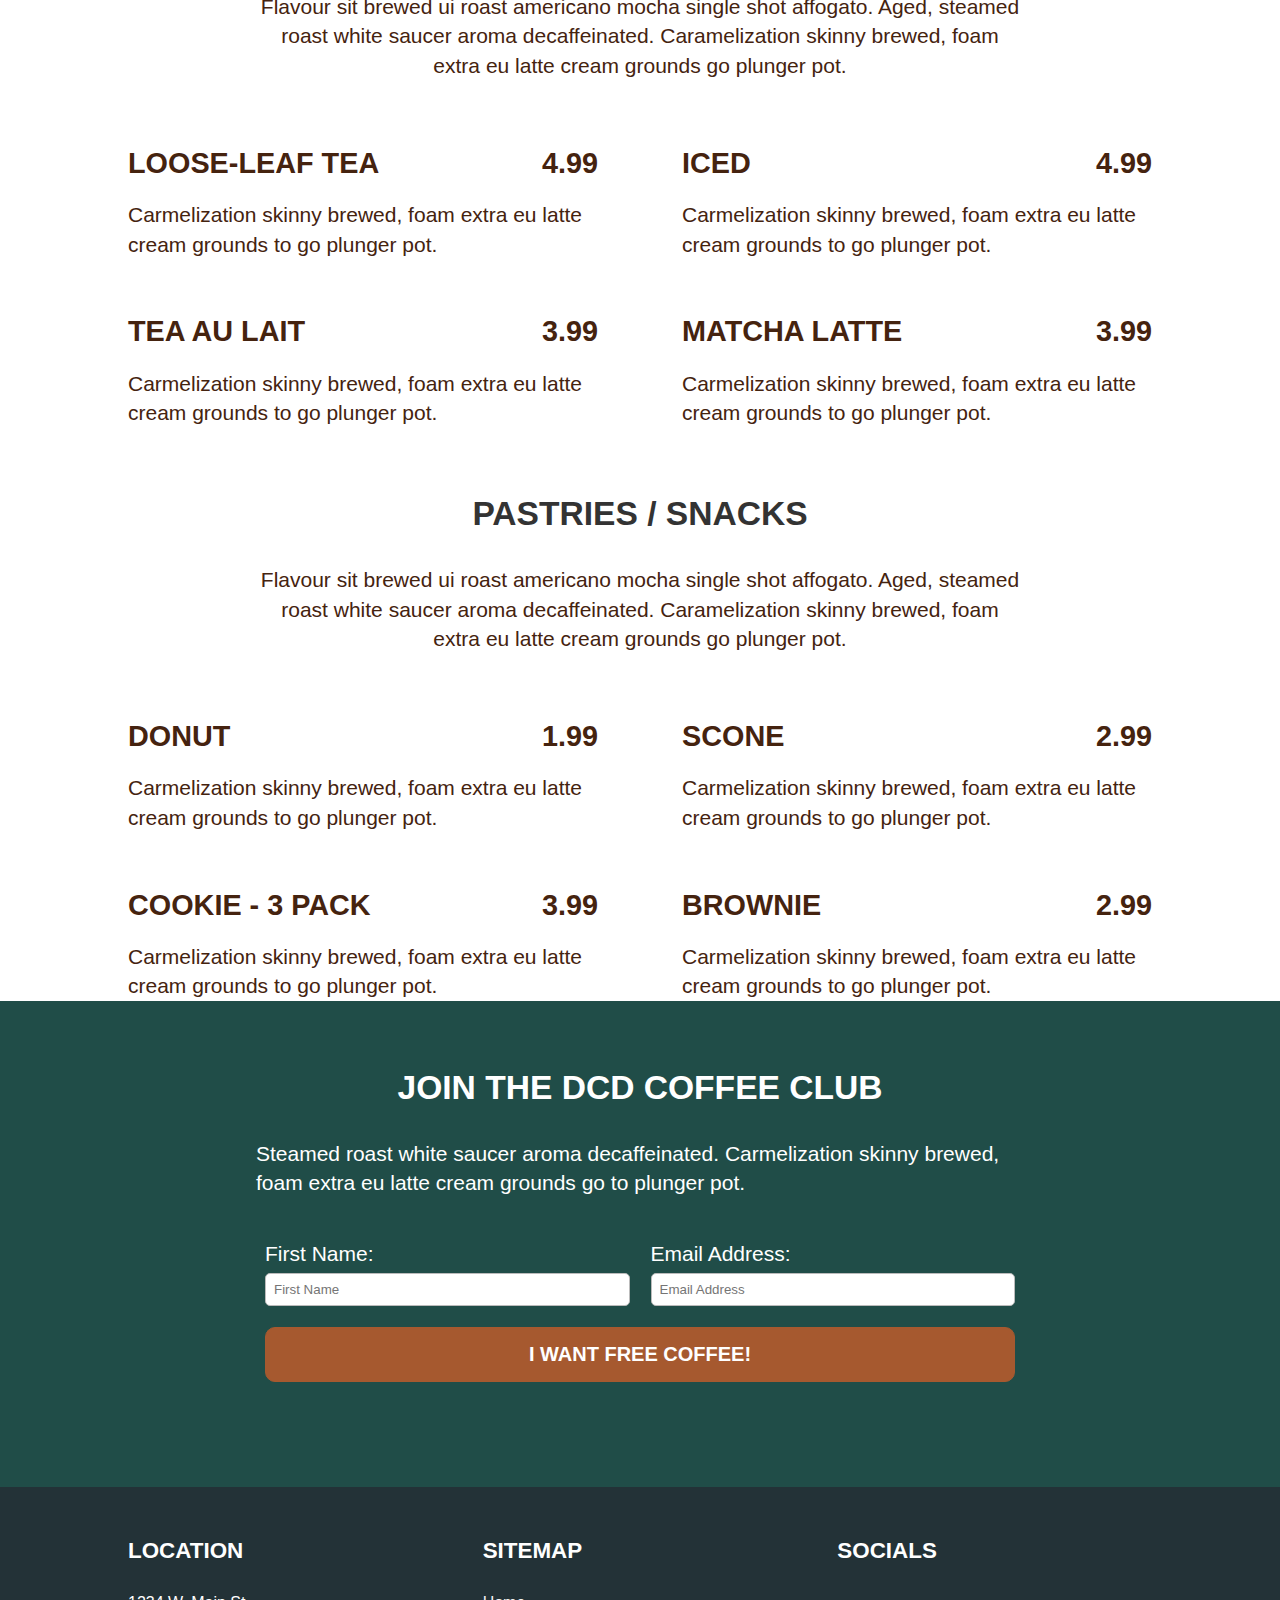
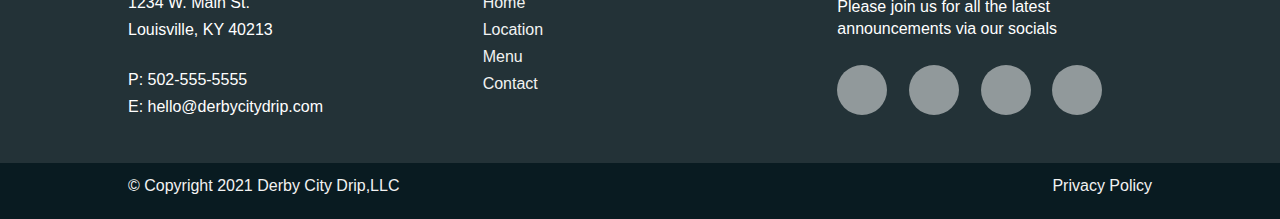
==== commit c80c8966: "Changed width % for longer p on large screens" ====
--- a/index.html
+++ b/index.html
@@ -53,9 +53,9 @@
 <!-- Finely Roasted Coffee Section 
 ---------------------------------------->
 <section class="finely__container">
-  <div class="container">
+  <div class="container__finely">
     <h2>Our Finely Roasted Coffees</h2>
-    <p>Flavour sit brewed irish qui roast americano mocha single shot affogato. Aged, steamed roast white saucer aroma decaffeinated. Caramelization skinny brewed, foam extra eu latte cream grounds to go plunger pot.</p>
+    <p class="container__finely-txt">Flavour sit brewed irish qui roast americano mocha single shot affogato. Aged, steamed roast white saucer aroma decaffeinated. Caramelization skinny brewed, foam extra eu latte cream grounds to go plunger pot.</p>
   </div>
 </section>
 
@@ -130,7 +130,7 @@
 <section class="menu_container">
   <div class="container item__container">
     <h2 id="menu">Coffees</h2>
-    <p>Flavour sit brewed ui roast americano mocha single shot affogato. Aged, steamed roast white saucer aroma decaffeinated. Caramelization skinny brewed, foam extra eu latte cream grounds go plunger pot.</p>
+    <p class="container__finely-txt">Flavour sit brewed ui roast americano mocha single shot affogato. Aged, steamed roast white saucer aroma decaffeinated. Caramelization skinny brewed, foam extra eu latte cream grounds go plunger pot.</p>
   </div>
 
 
@@ -257,7 +257,7 @@
 <section class="menu__container">
   <div class="container item__container">
     <h2 class="section-title">Teas</h2>
-    <p>Flavour sit brewed ui roast americano mocha single shot affogato. Aged, steamed roast white saucer aroma decaffeinated. Caramelization skinny brewed, foam extra eu latte cream grounds go plunger pot.</p>
+    <p class="container__finely-txt">Flavour sit brewed ui roast americano mocha single shot affogato. Aged, steamed roast white saucer aroma decaffeinated. Caramelization skinny brewed, foam extra eu latte cream grounds go plunger pot.</p>
   </div>
 
 
@@ -303,8 +303,8 @@
 ---------------------------------------->
 <section class="menu__container">
   <div class="container item__container">
-    <h2 class="section-title">Pastries / Snacks</h2>
-    <p>Flavour sit brewed ui roast americano mocha single shot affogato. Aged, steamed roast white saucer aroma decaffeinated. Caramelization skinny brewed, foam extra eu latte cream grounds go plunger pot.</p>
+    <h2>Pastries / Snacks</h2>
+    <p class="container__finely-txt">Flavour sit brewed ui roast americano mocha single shot affogato. Aged, steamed roast white saucer aroma decaffeinated. Caramelization skinny brewed, foam extra eu latte cream grounds go plunger pot.</p>
   </div>
 </section>
 
@@ -352,7 +352,7 @@
 <section class="signup__container">
   <div class="container">
     <h2 id="contact">Join the DCD Coffee Club</h2>
-    <p>Steamed roast white saucer aroma decaffeinated. Carmelization skinny brewed, foam extra eu latte cream grounds go to plunger pot.
+    <p class="container__finely-txt">Steamed roast white saucer aroma decaffeinated. Carmelization skinny brewed, foam extra eu latte cream grounds go to plunger pot.
     </p>
 
   <!-- DCD Form Section 
@@ -427,7 +427,7 @@
   <div class="footer__grid">
   <div class="footer__info">
   
- <p id="copyright" class=""">&#169 Copyright 2021 Derby City Drip,LLC</p>
+ <p id="copyright" class="">&#169 Copyright 2021 Derby City Drip,LLC</p>
  <p id="privacy-policy" class=""><a href="#">Privacy Policy</a></p>
  </div>
   </div>
--- a/derbycitydrip.css
+++ b/derbycitydrip.css
@@ -282,6 +282,12 @@
   padding: 3em 0;
 }
 
+.container__finely {
+  width: 80%;
+  max-width: 1100px;
+  margin: 0 auto;
+}
+
 .finely__container p {
   color: #fff;
 }
@@ -573,8 +579,9 @@
   list-style: none;
   display: flex;
   flex-wrap: wrap;
+  align-items: center;
   justify-content: center;
-  align-items: center;
+
 }
 
 
@@ -582,21 +589,27 @@
 
 /* Media Queries */
 
-@media screen and (max-width: 490px) {
+@media screen and (max-width: 630px) {
+  footer {
+    grid-template-columns: 1fr;
+    grid-template-areas:
+      "copyright"
+      "privacy";
+  }
+}
+
+@media screen and (min-width: 580px) {
   footer {
     grid-template-columns: 1fr 1fr;
     grid-template-areas:
       "copyright privacy";
   }
-}
-
-@media screen and (min-width: 600px) {
-  footer {
-    grid-template-columns: 1fr 1fr;
-    grid-template-areas:
-      "copyright privacy";
-  }
-}
+
+  .footer__info {
+    justify-content: space-between;
+  } 
+}
+
 
 @media screen and (min-width: 630px) { 
   .location__flex {
@@ -638,10 +651,6 @@
     .pastry-grid {
         grid-template-rows: repeat(4, 1fr);
       }
-
-      .footer__info {
-        justify-content: space-between;
-      } 
     }
     
 
@@ -762,5 +771,11 @@
             "map map hours";
           gap: 2em;
     }
+
+    .container__finely-txt {
+      width: 75%;
+      max-width: 1100px;
+      margin: 0 auto;
+    }
   }
 /* Media Queries End */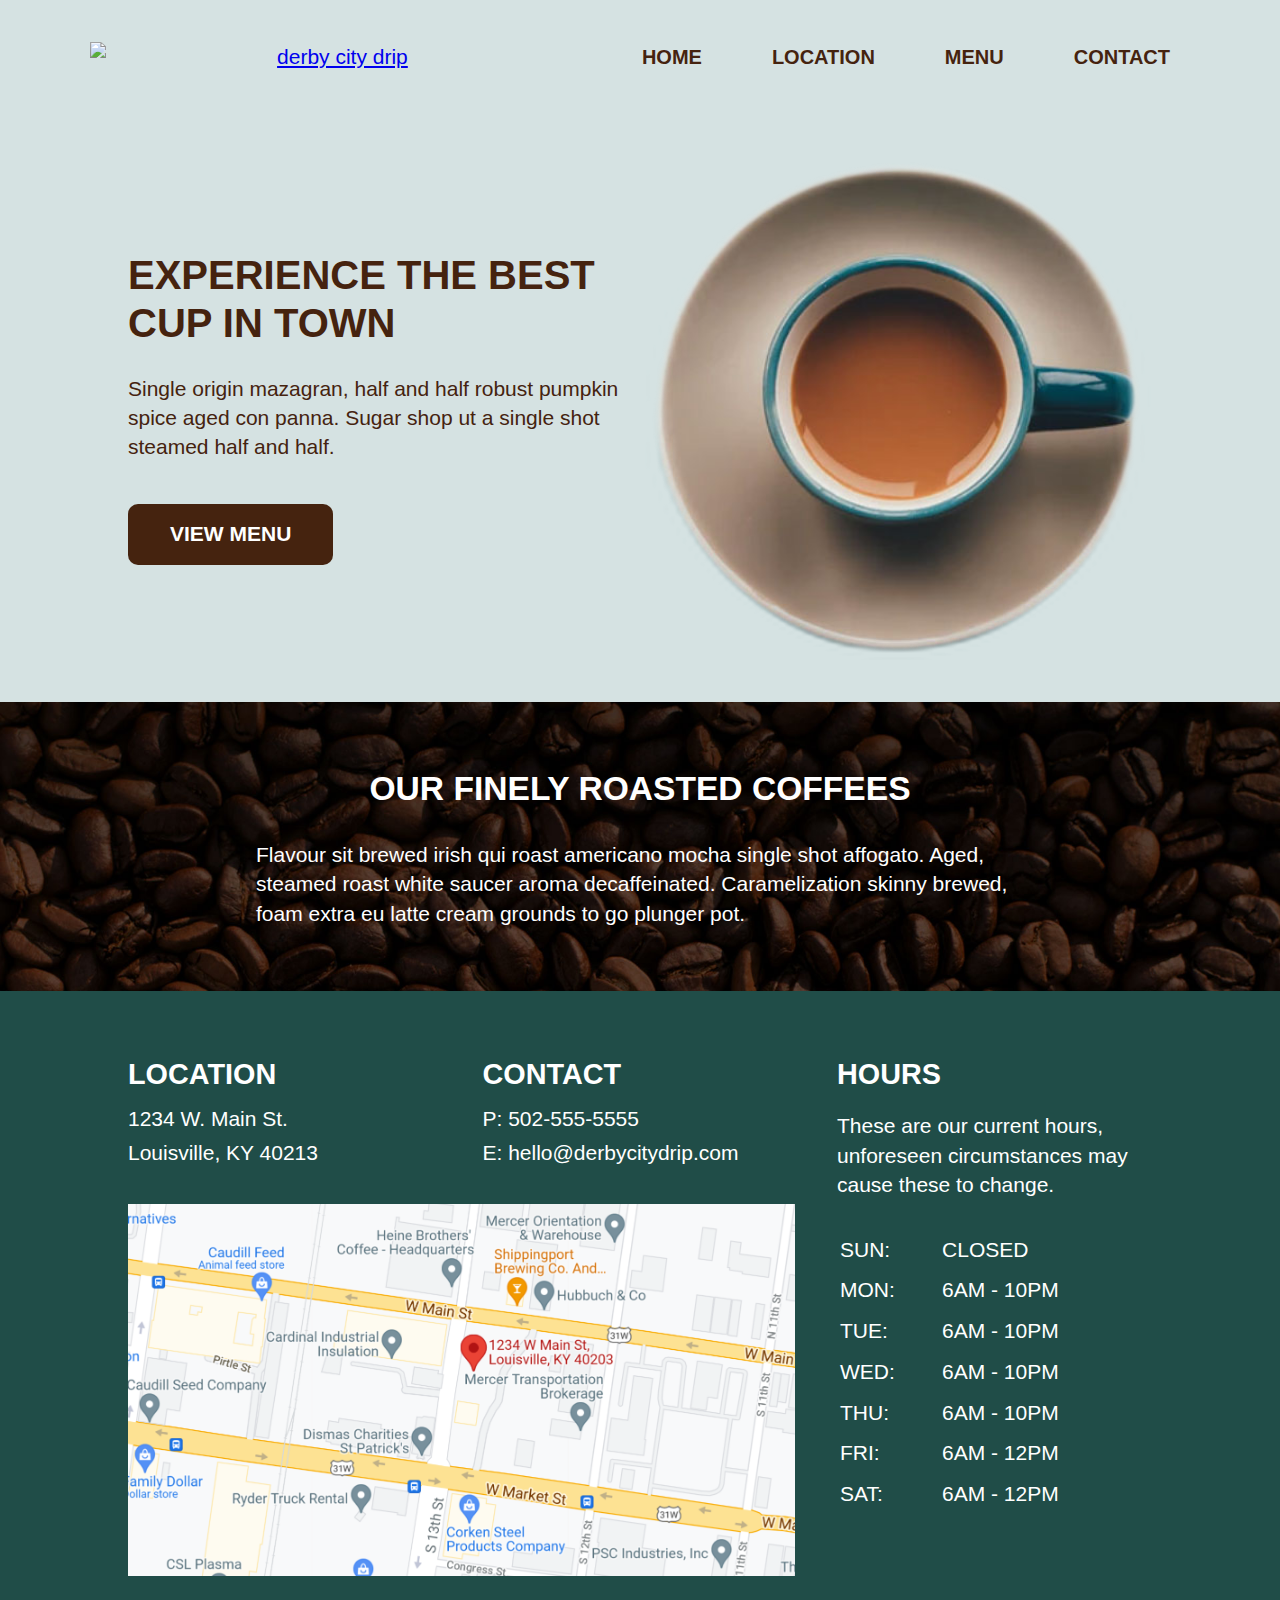
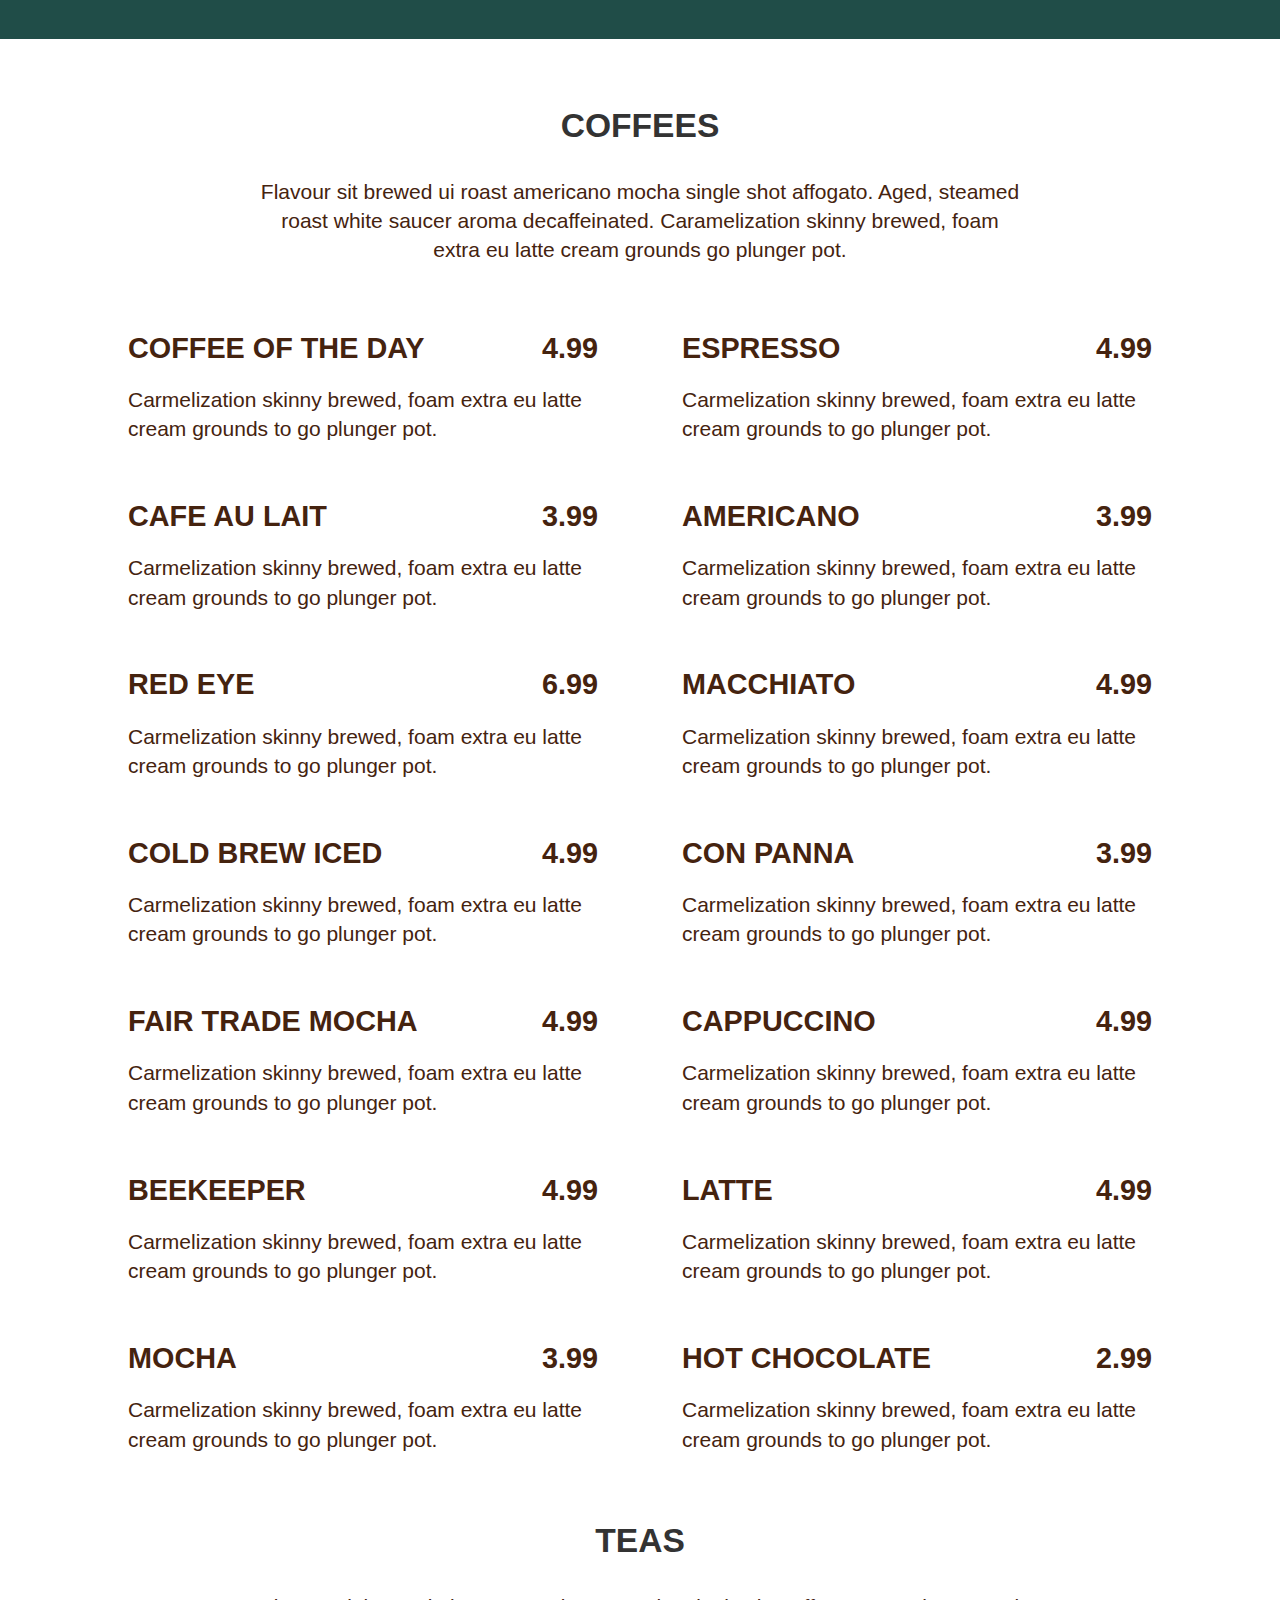
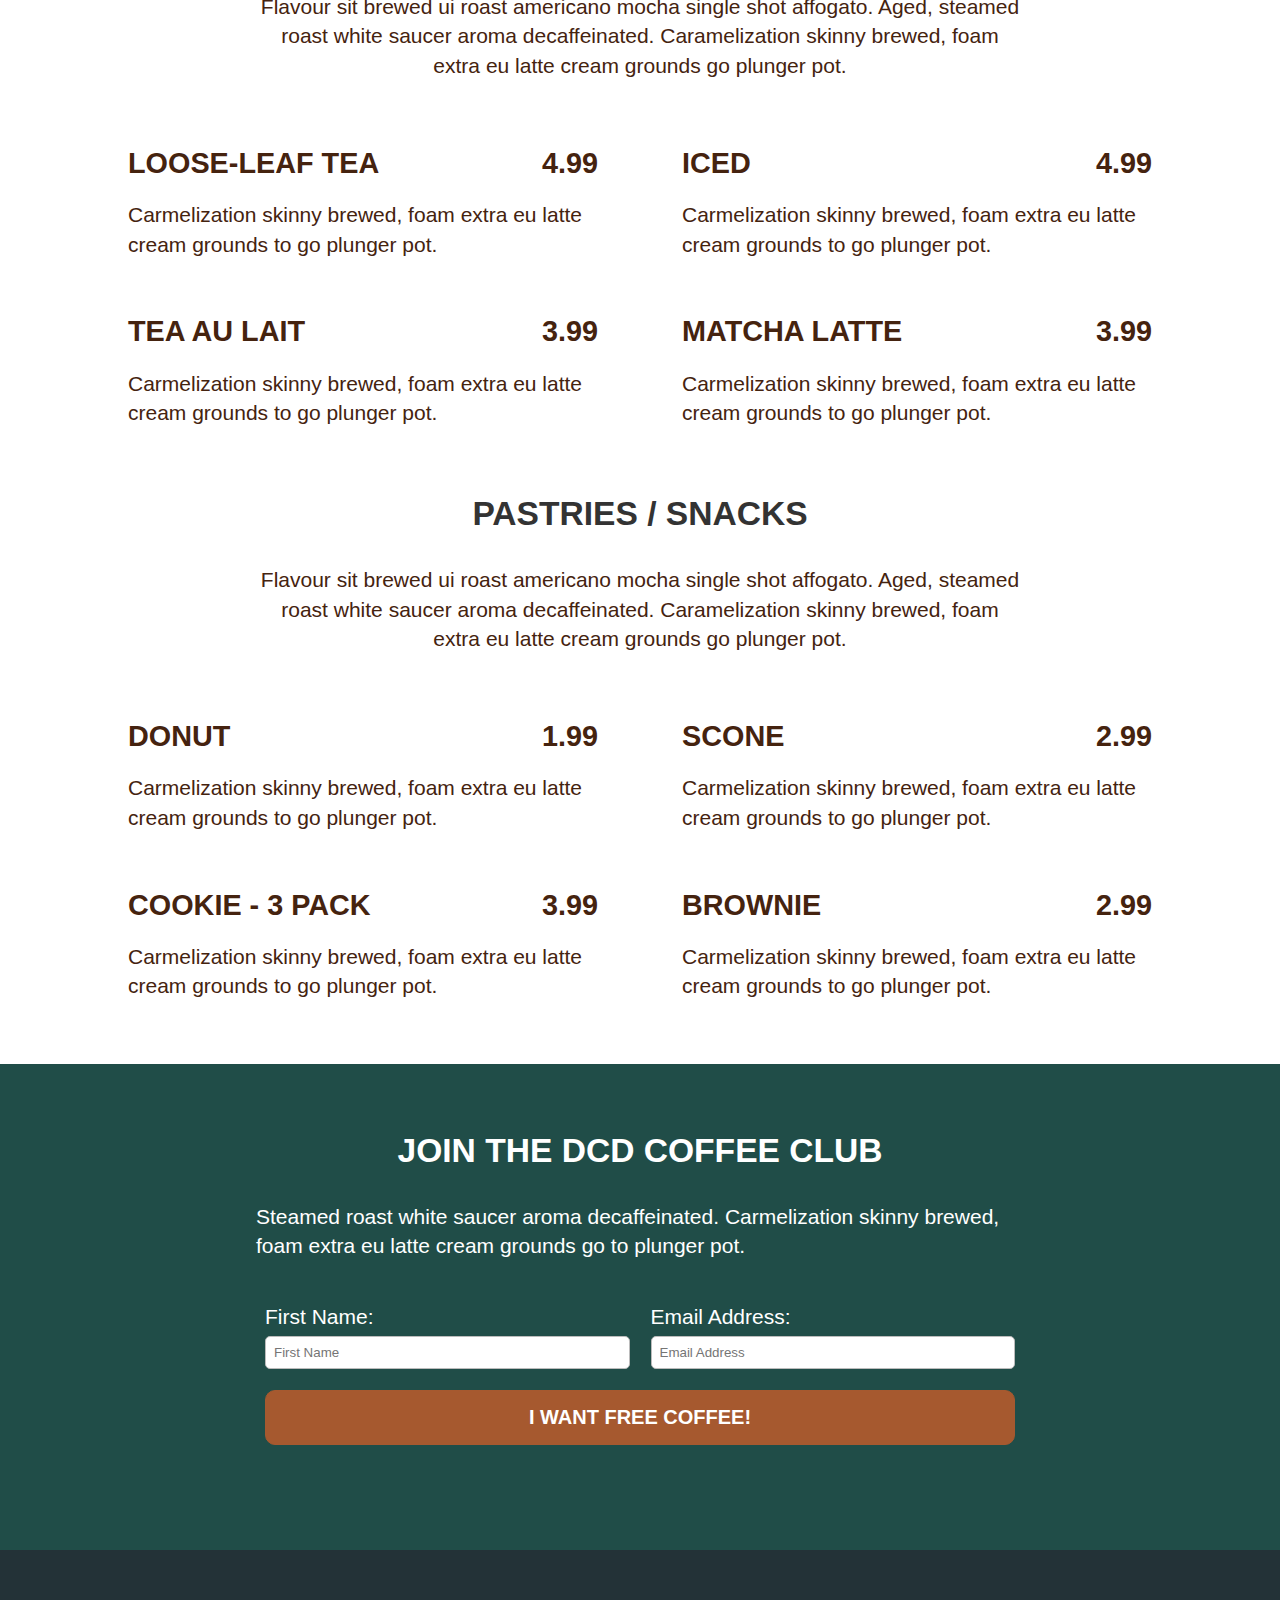
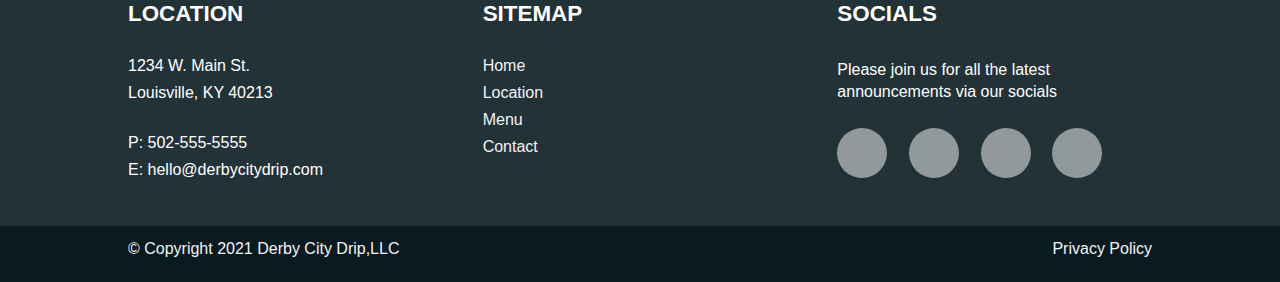
==== commit 8dc26d76: "Added pastry__container to add padding-bottom" ====
--- a/index.html
+++ b/index.html
@@ -310,7 +310,7 @@
 
 <!-- Pastries/Snack Menu Items Section 
 ---------------------------------------->
-<section class="container">
+<section class="pastry__container">
   <div class="pastry-grid">
     <div class="">
       <div class="pastry-item">
--- a/derbycitydrip.css
+++ b/derbycitydrip.css
@@ -367,6 +367,13 @@
   text-align: center;
 }
 
+.pastry__container {
+  width: 80%;
+  max-width: 1100px;
+  margin: 0 auto;
+  padding-bottom: 3em;
+}
+
 .coffee-grid {
   display: grid;
   grid-template-rows: repeat(14, 1fr);
@@ -424,8 +431,7 @@
   display: block;
 }
 
-input,
-textarea {
+input {
   margin-top: 0.3em;
   padding: 0.6em;
   border: solid 1px #bbb;
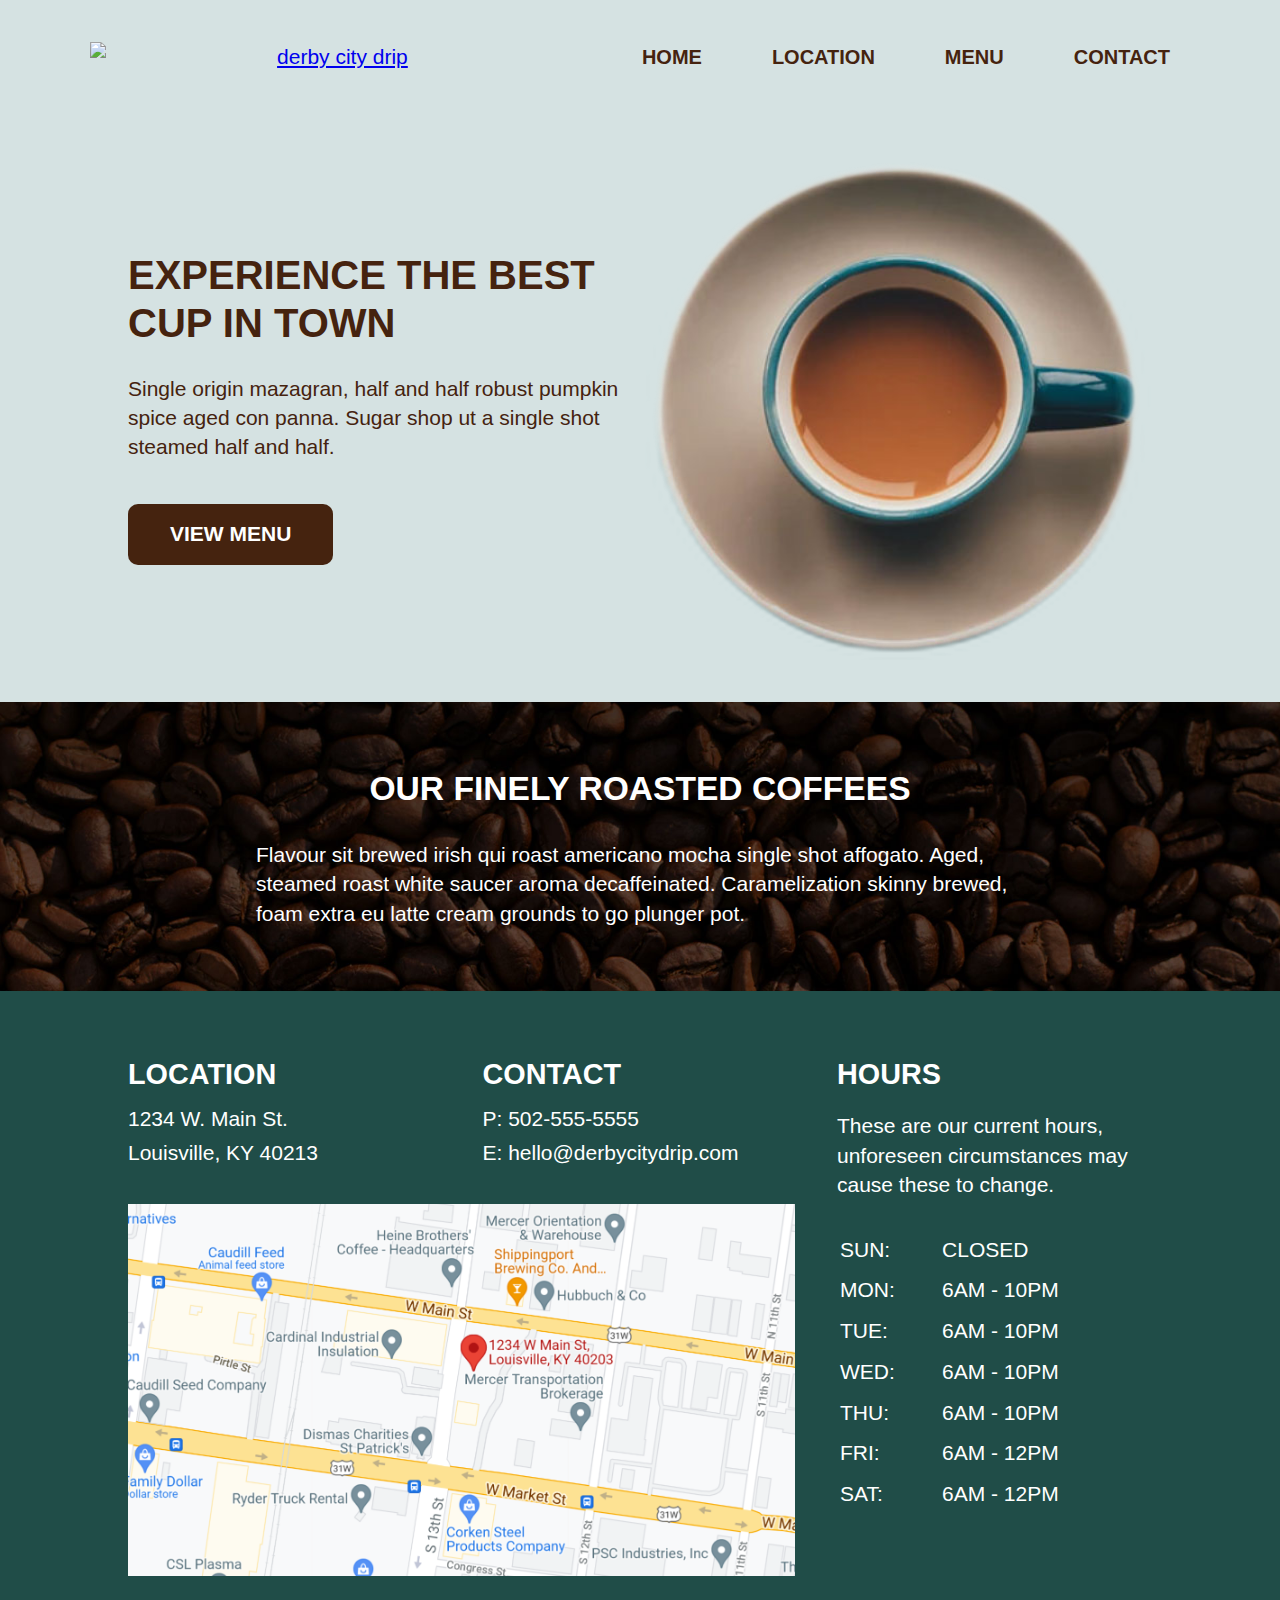
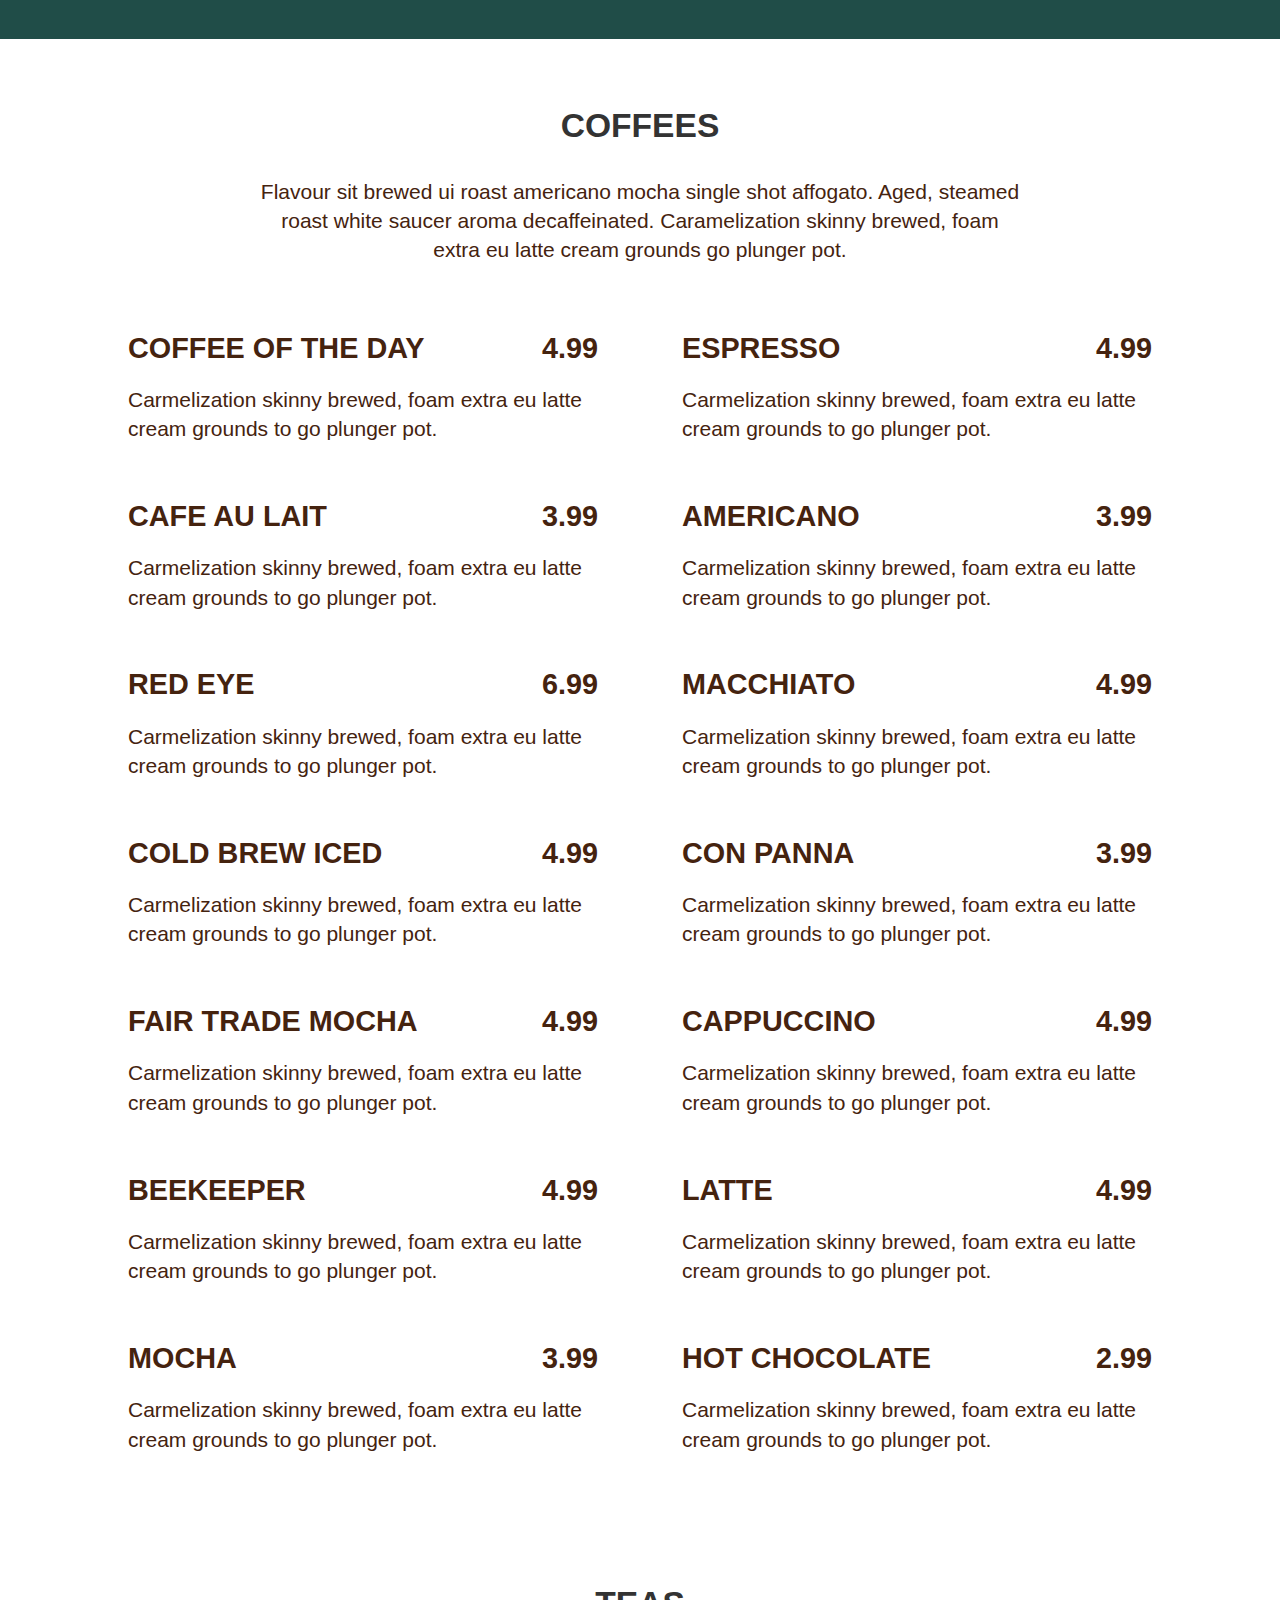
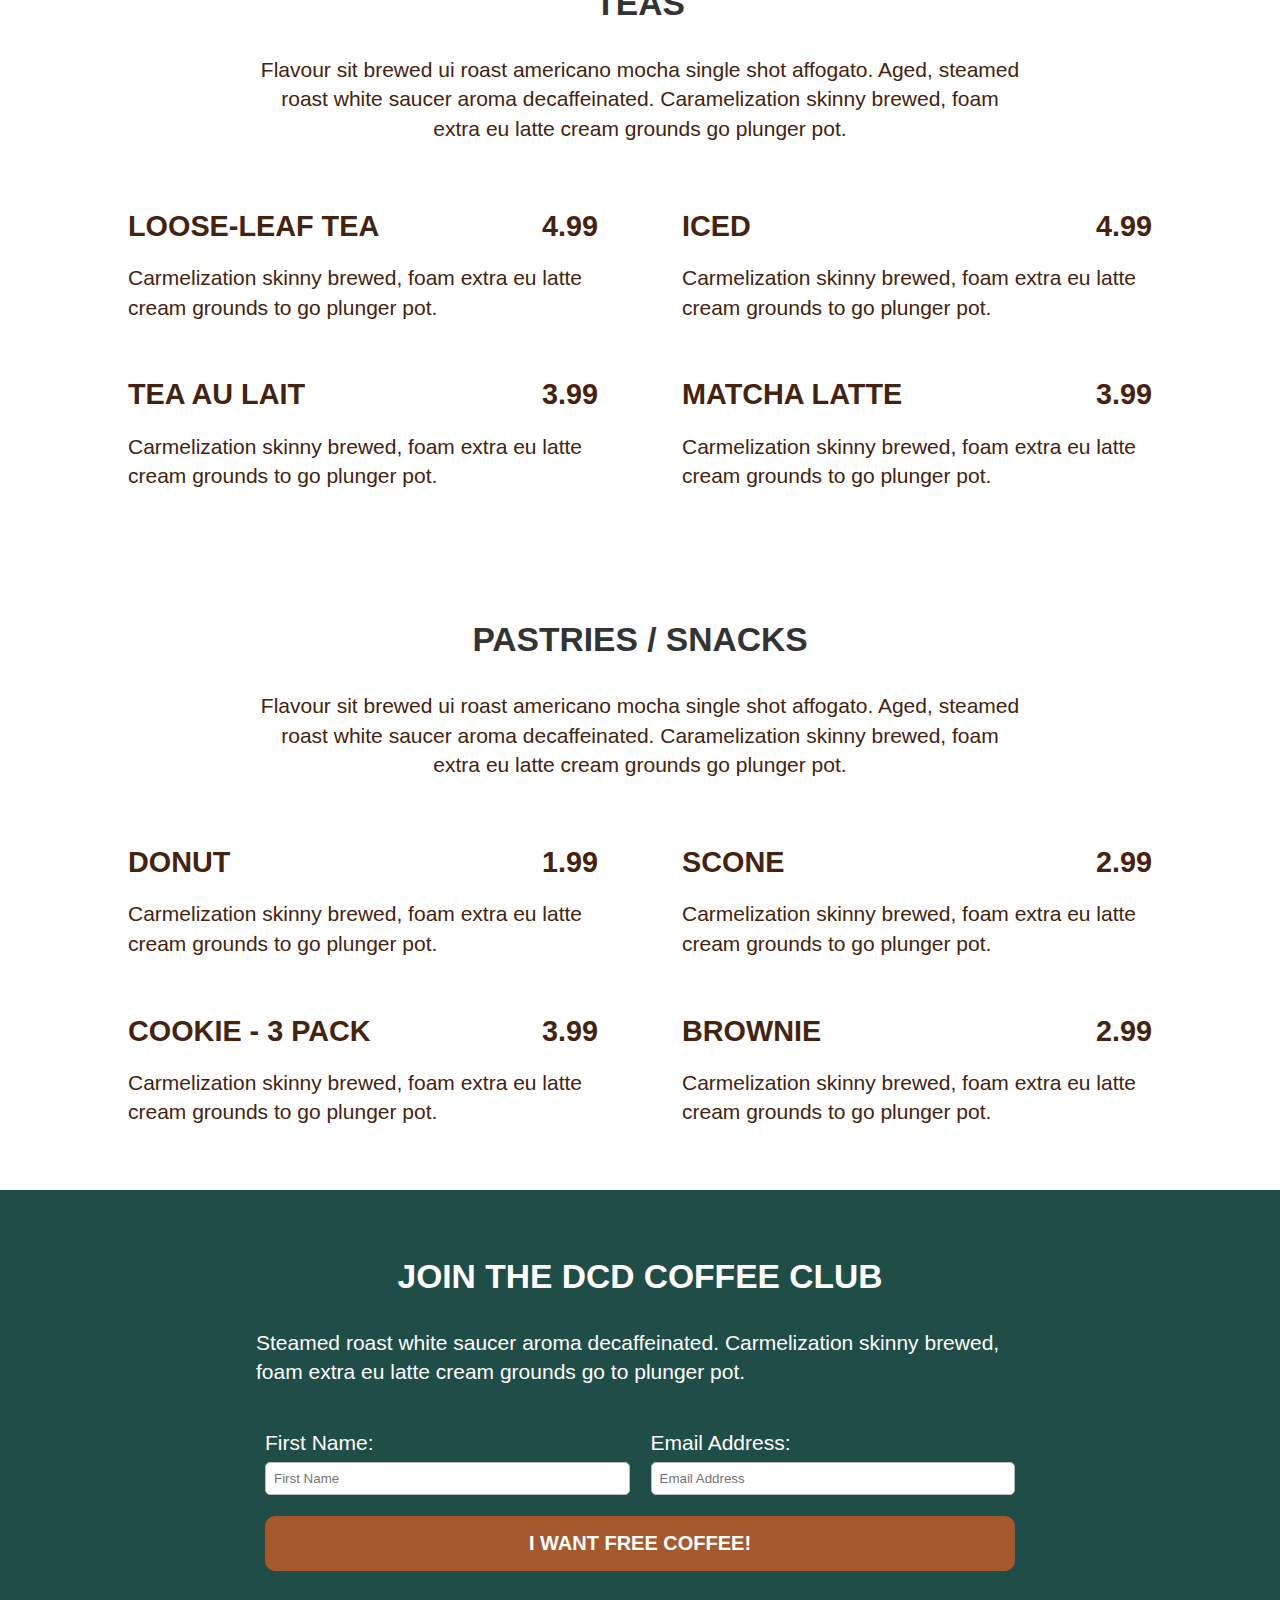
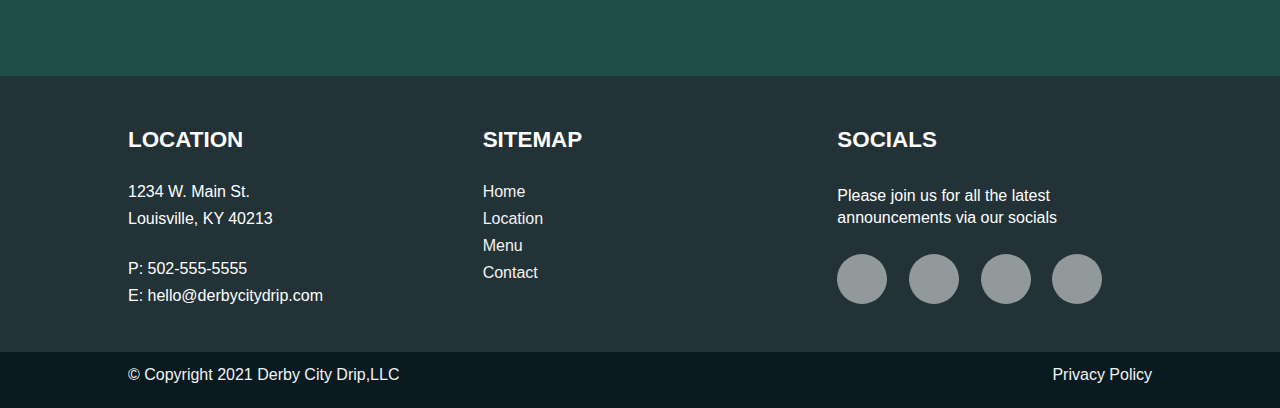
==== commit f96c2109: "Add padding to coffee and tea menu sections" ====
--- a/index.html
+++ b/index.html
@@ -136,7 +136,7 @@
 
 <!-- Coffee Menu Items Section 
 ---------------------------------------->
-<div class="container">
+<section class="coffee__container">
   <div class="coffee-grid">
     <div class="">
       <div class="coffee-item">
@@ -248,7 +248,6 @@
       </div>
         <p>Carmelization skinny brewed, foam extra eu latte cream grounds to go plunger pot.</p>
     </div>
-  </div>
   </div>
 </section>
 
@@ -263,7 +262,7 @@
 
 <!-- Tea Menu Items Section 
 ---------------------------------------->
-<section class="container">
+<section class="tea__container">
   <div class="tea-grid">
     <div class="">
       <div class="tea-item">
--- a/derbycitydrip.css
+++ b/derbycitydrip.css
@@ -367,6 +367,8 @@
   text-align: center;
 }
 
+.coffee__container,
+.tea__container,
 .pastry__container {
   width: 80%;
   max-width: 1100px;
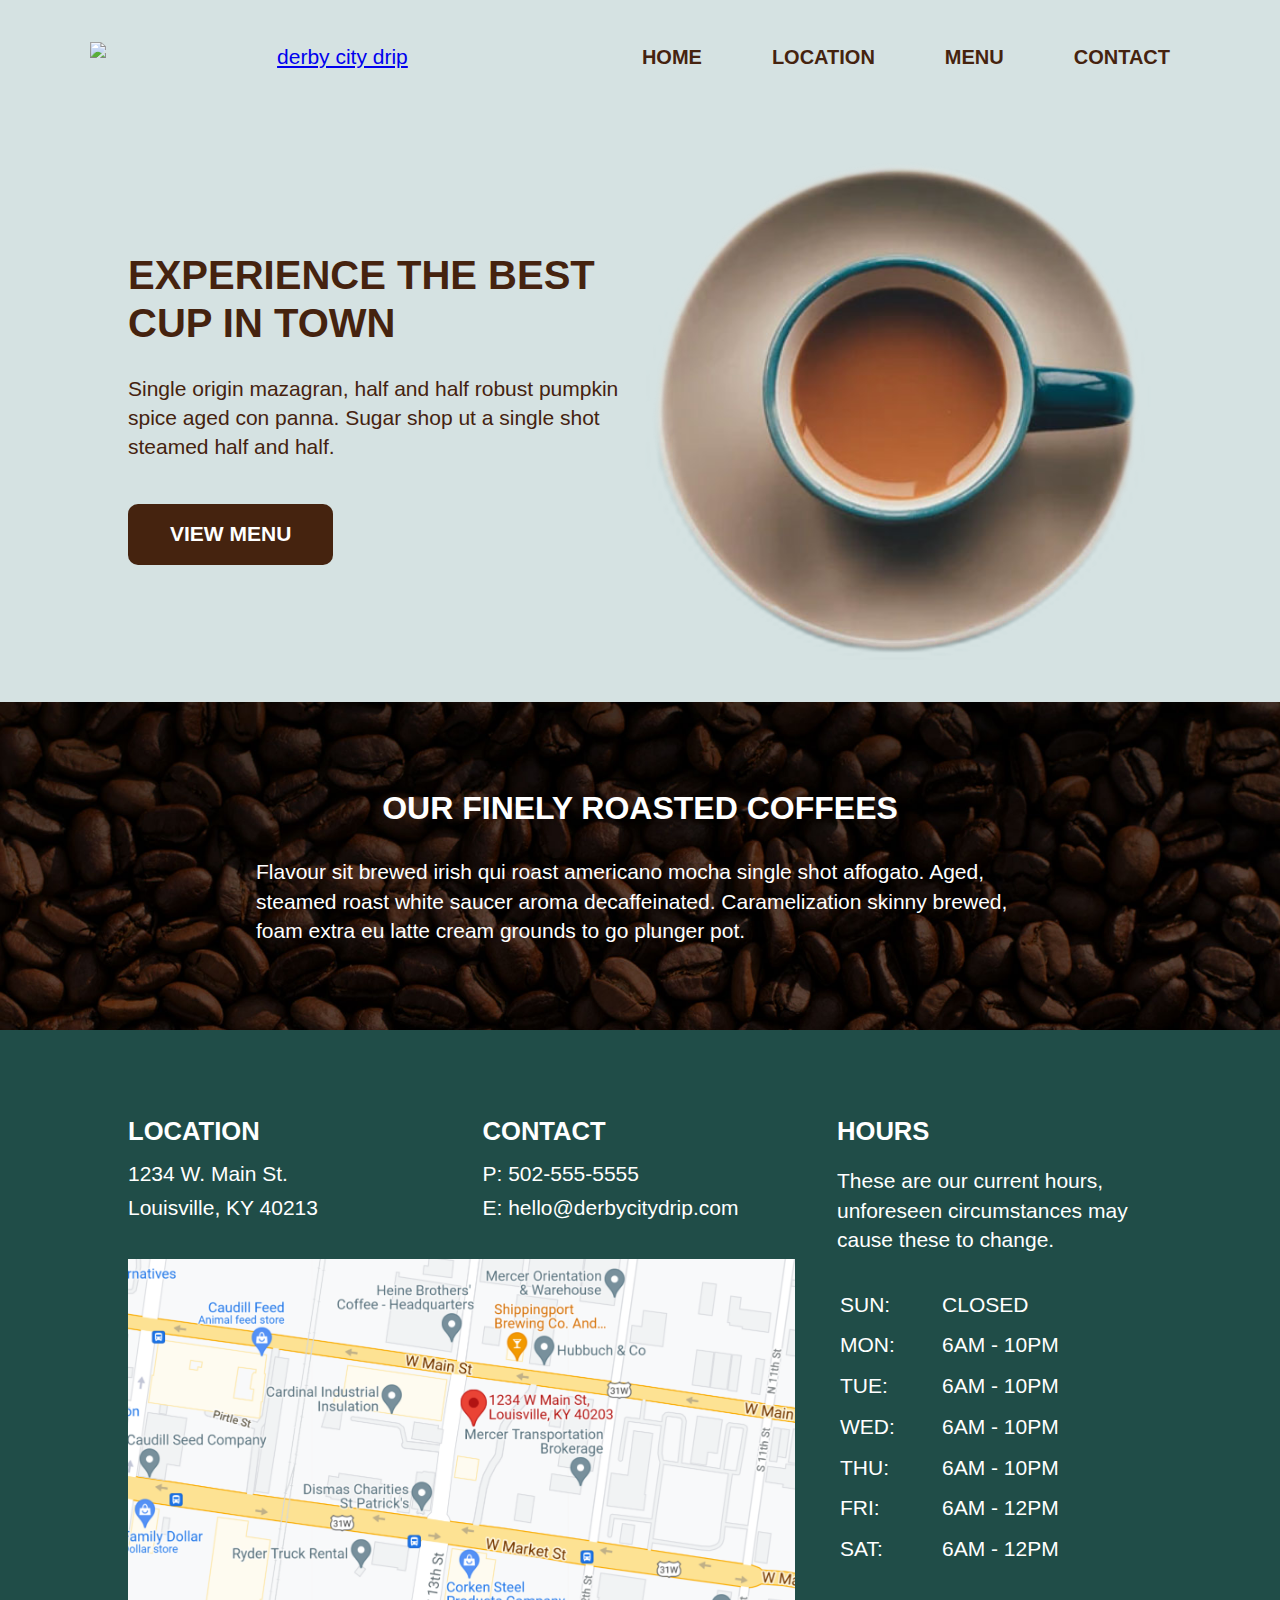
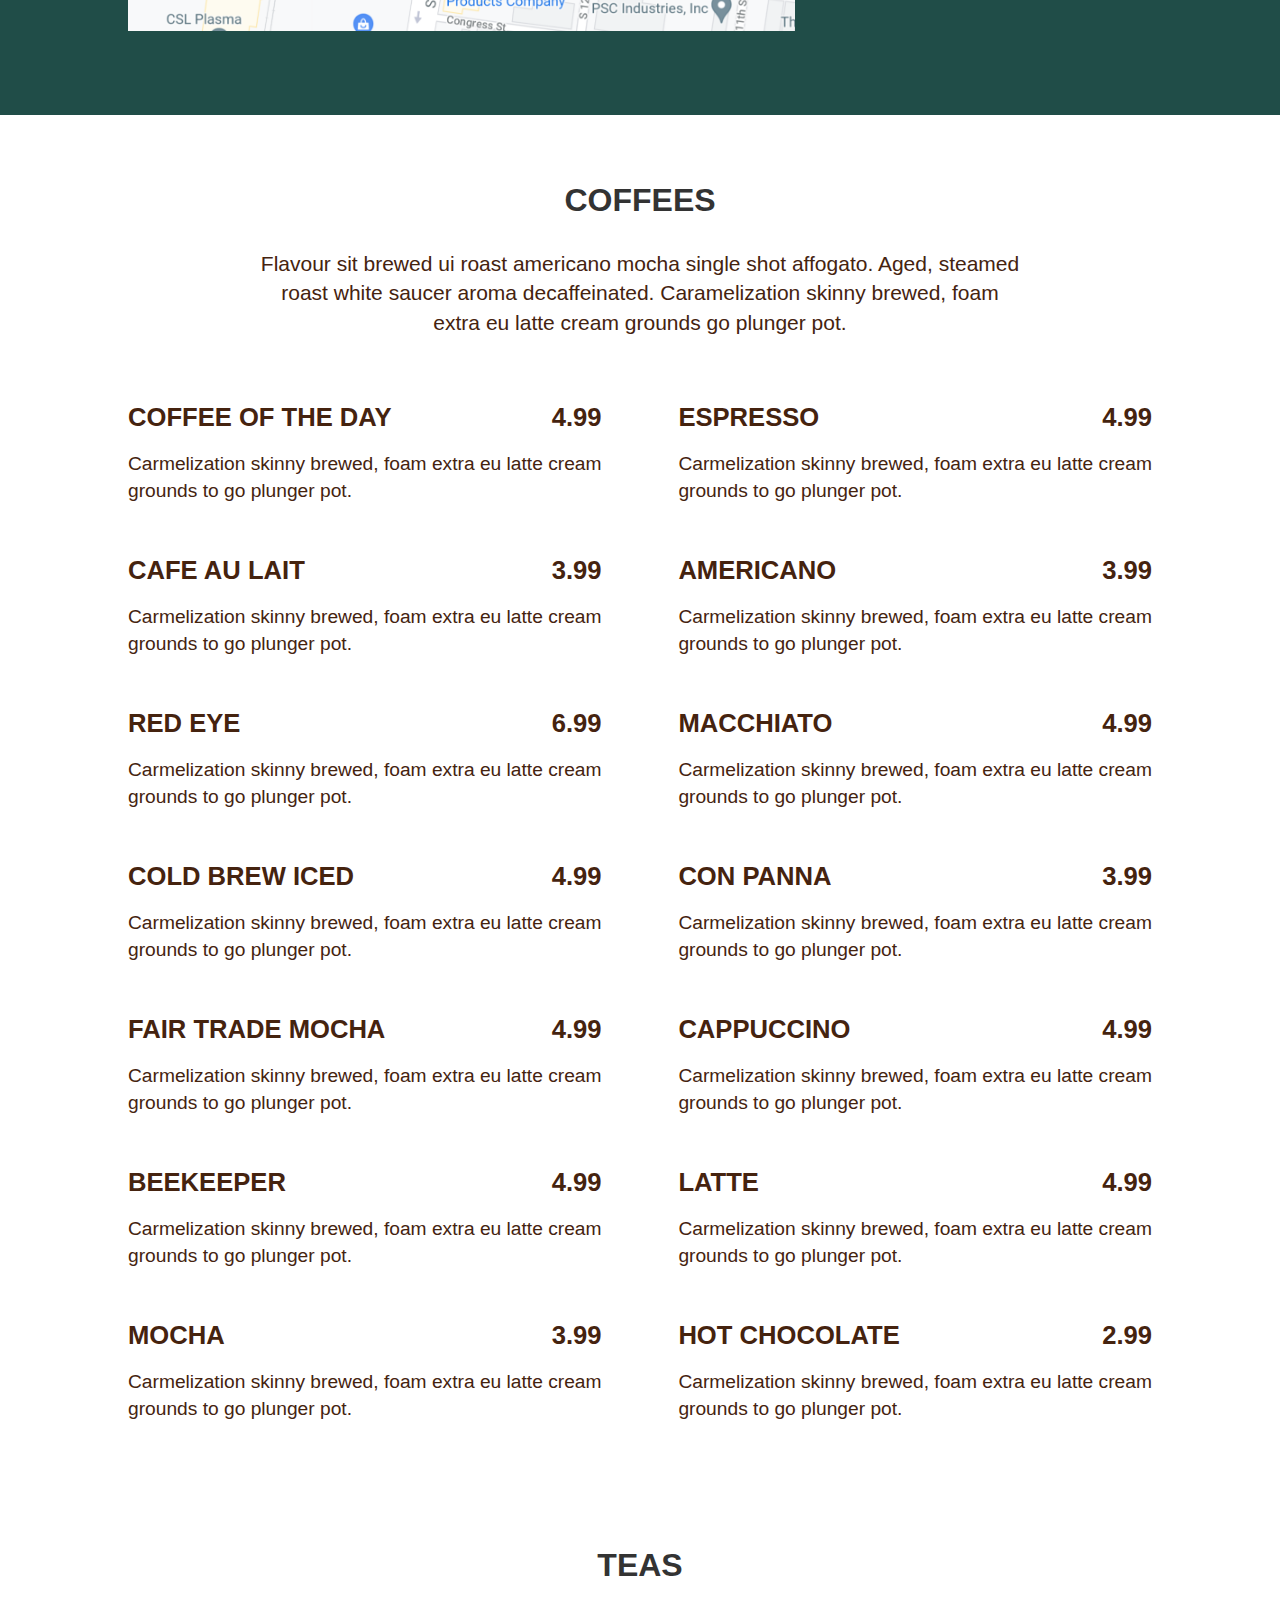
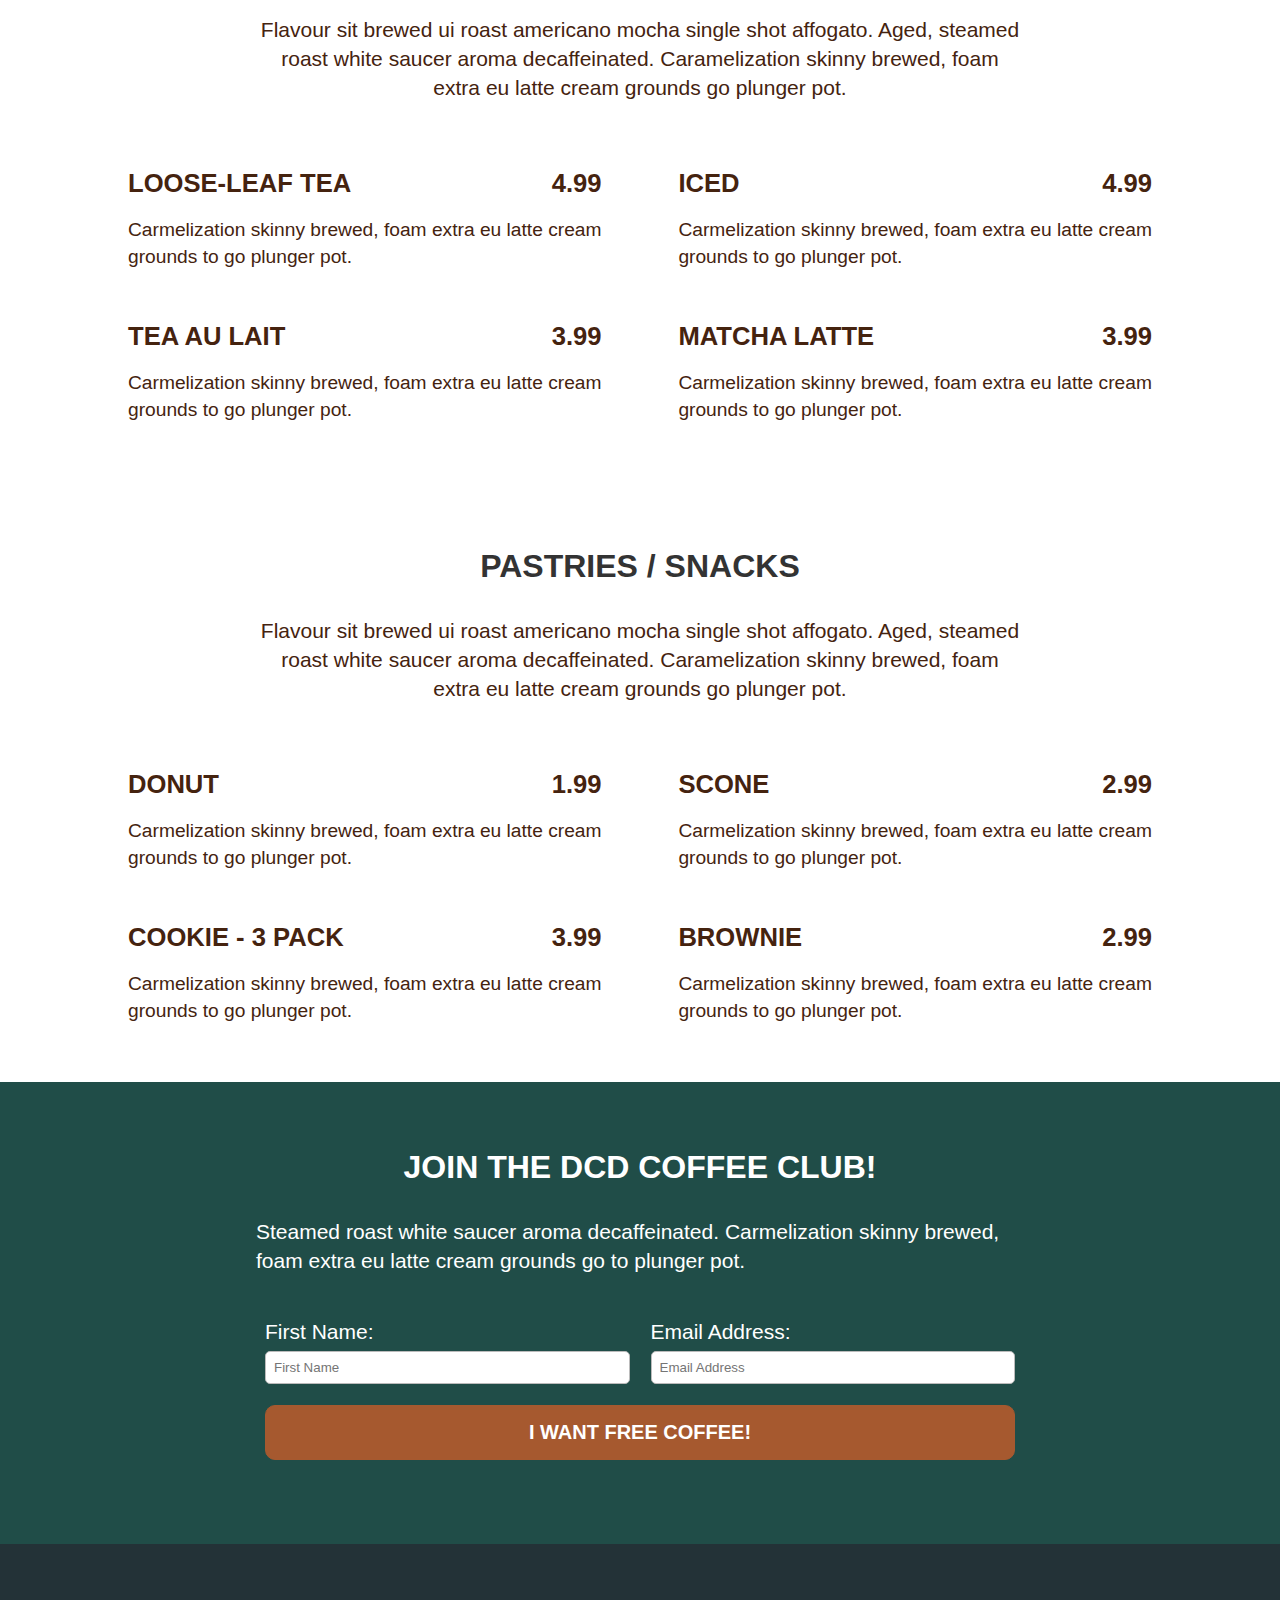
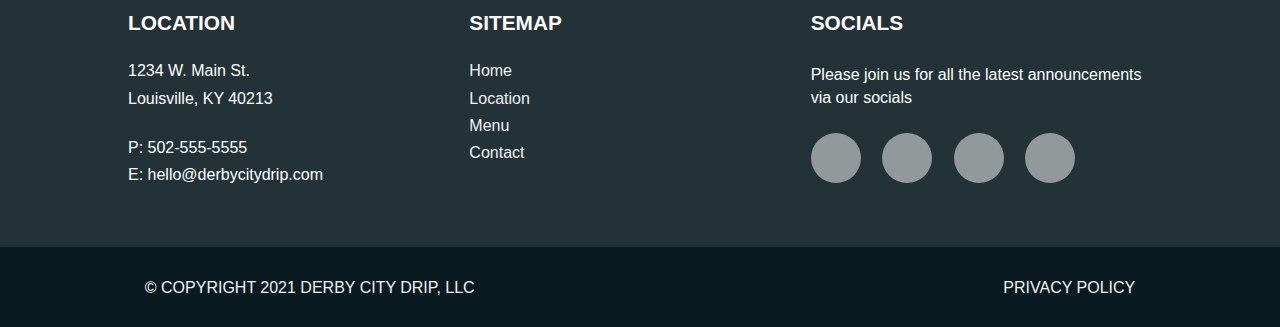
==== commit 31116d01: "Add more padding to various elements" ====
--- a/index.html
+++ b/index.html
@@ -350,7 +350,7 @@
 ---------------------------------------->
 <section class="signup__container">
   <div class="container">
-    <h2 id="contact">Join the DCD Coffee Club</h2>
+    <h2 id="contact">Join the DCD Coffee Club!</h2>
     <p class="container__finely-txt">Steamed roast white saucer aroma decaffeinated. Carmelization skinny brewed, foam extra eu latte cream grounds go to plunger pot.
     </p>
 
@@ -426,7 +426,7 @@
   <div class="footer__grid">
   <div class="footer__info">
   
- <p id="copyright" class="">&#169 Copyright 2021 Derby City Drip,LLC</p>
+ <p id="copyright" class="">&#169 Copyright 2021 Derby City Drip, LLC</p>
  <p id="privacy-policy" class=""><a href="#">Privacy Policy</a></p>
  </div>
   </div>
--- a/derbycitydrip.css
+++ b/derbycitydrip.css
@@ -62,18 +62,18 @@
 }
 
 h2 {
-  font-size: 2.1rem;
+  font-size: 2rem;
   text-align: center;
 }
 
 h3 {
-  font-size: 1.8rem;
+  font-size: 1.6rem;
   color: #45230F;
   margin: 0;
 }
 
 h4 {
-  font-size: 1.4rem;
+  font-size: 1.3rem;
 }
 
 p {
@@ -279,7 +279,7 @@
   background-attachment: none;
   background-size: cover;
   background-repeat: no-repeat;
-  padding: 3em 0;
+  padding: 4em 0;
 }
 
 .container__finely {
@@ -298,7 +298,7 @@
 .location__container {
   background-color: #204d48;
   color: #fff;
-  padding: 3em 0;
+  padding: 4em 0;
   margin: auto;
 }
 
@@ -319,7 +319,7 @@
     "map"
     "hours";
   
-  gap: 2em;
+  row-gap: 2em;
 }
 
 #location {
@@ -374,6 +374,7 @@
   max-width: 1100px;
   margin: 0 auto;
   padding-bottom: 3em;
+  font-size: 1.2rem;
 }
 
 .coffee-grid {
@@ -405,7 +406,8 @@
 .signup__container {
   background-color: #204d48;
   color: #fff;
-  padding: 3em 0;
+  padding-top: 3em;
+  padding-bottom: 2em;
 }
 
 .signup__container p {
@@ -413,7 +415,7 @@
 }
 
 .sign-up {
-  width: 80%;
+  width: 1000%;
   max-width: 750px;
   margin: 0 auto;
 }
@@ -487,7 +489,7 @@
 .sitemap__container {
   background: #233237;
   color: #fff;
-  padding: 3em 0;
+  padding: 4em 0;
   font-size: 1rem;
 }
 
@@ -502,7 +504,7 @@
     "sitemap-location"
     "sitemap"
     "social";
-gap: 2.5em;
+row-gap: 2.5em;
 }
 
 #sitemap-location {
@@ -547,12 +549,14 @@
 .footer__container {
   background: #091b21;
   color: #fff;
+  text-transform: uppercase;
 }
 
 .container__footer {
   width: 80%;
   max-width: 1100px;
   margin: 0 auto;
+  padding: .8em;
 }
 
 .footer__grid {
@@ -561,6 +565,8 @@
   grid-template-areas:
     "copyright"
     "privacy";
+
+  justify-content: space-between;
 }
 
 footer p {
@@ -582,7 +588,6 @@
 }
 
 .footer__info {
-  margin-bottom: .5em;
   padding-bottom: .5em;
   list-style: none;
   display: flex;
@@ -591,7 +596,6 @@
   justify-content: center;
 
 }
-
 
 /* Footer Styles End */
 
@@ -606,6 +610,7 @@
   }
 }
 
+/*
 @media screen and (min-width: 580px) {
   footer {
     grid-template-columns: 1fr 1fr;
@@ -617,12 +622,14 @@
     justify-content: space-between;
   } 
 }
-
+*/
 
 @media screen and (min-width: 630px) { 
+  /*
   .location__flex {
     flex-wrap: wrap;
   }
+  */
 
     form {
       grid-template-columns: 1fr 1fr;
@@ -647,9 +654,14 @@
         width: 100%;
       }
     
+    .hero__img {
+      padding-top: 2em;
+    }
+
     .hero__text a {
       text-align: center;
       } 
+
 
     .coffee-grid {
         grid-template-rows: repeat(14, 1fr);
@@ -661,8 +673,9 @@
       }
     }
     
-
+/*
     @media screen and (max-width: 780px) {
+    
       .hero__text, .hero__img, .btn {
         width: 100%;
       }
@@ -671,6 +684,7 @@
       text-align: center;
       } 
     }
+    */
 
     @media screen and (min-width: 880px) {
       .coffee-grid {
@@ -732,7 +746,8 @@
           position: relative;
           background: #d5e2e2;
         }
-        
+      
+    
         .nav__list {
           display: flex;
           margin: 0;
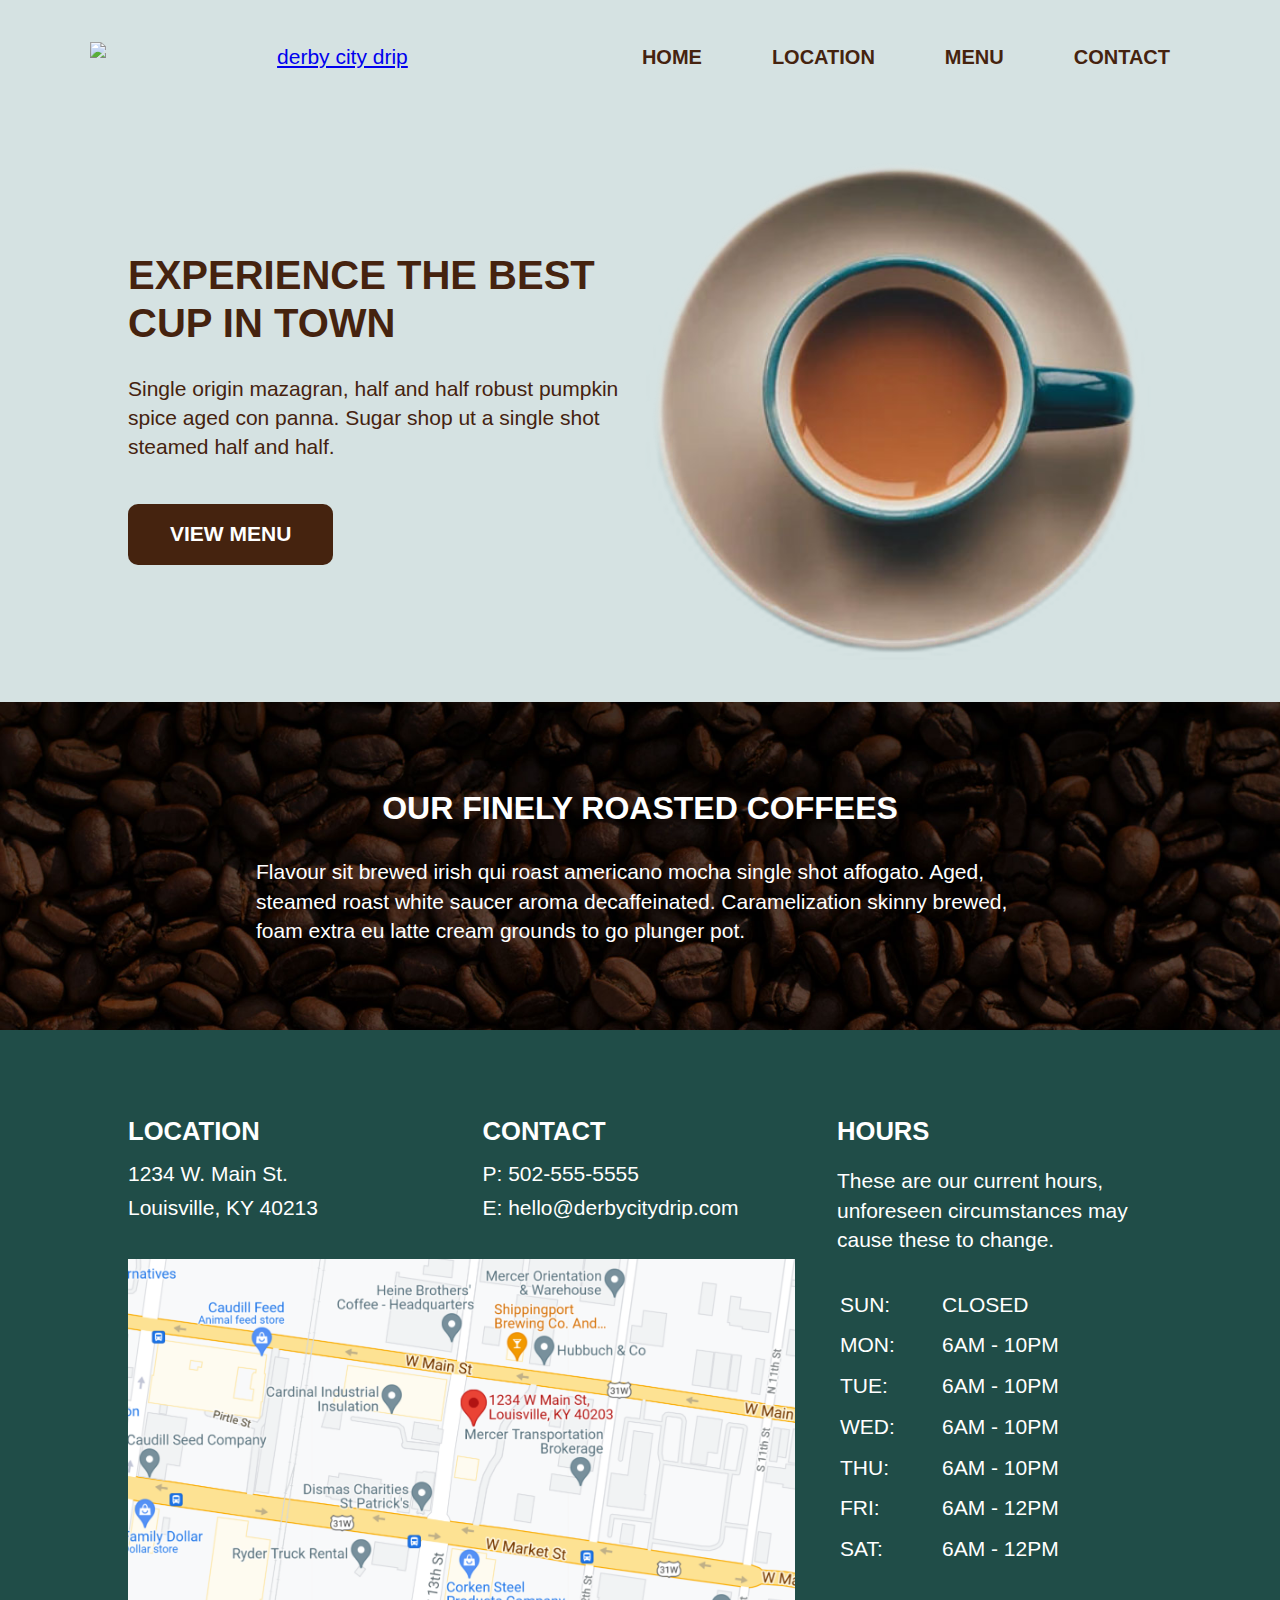
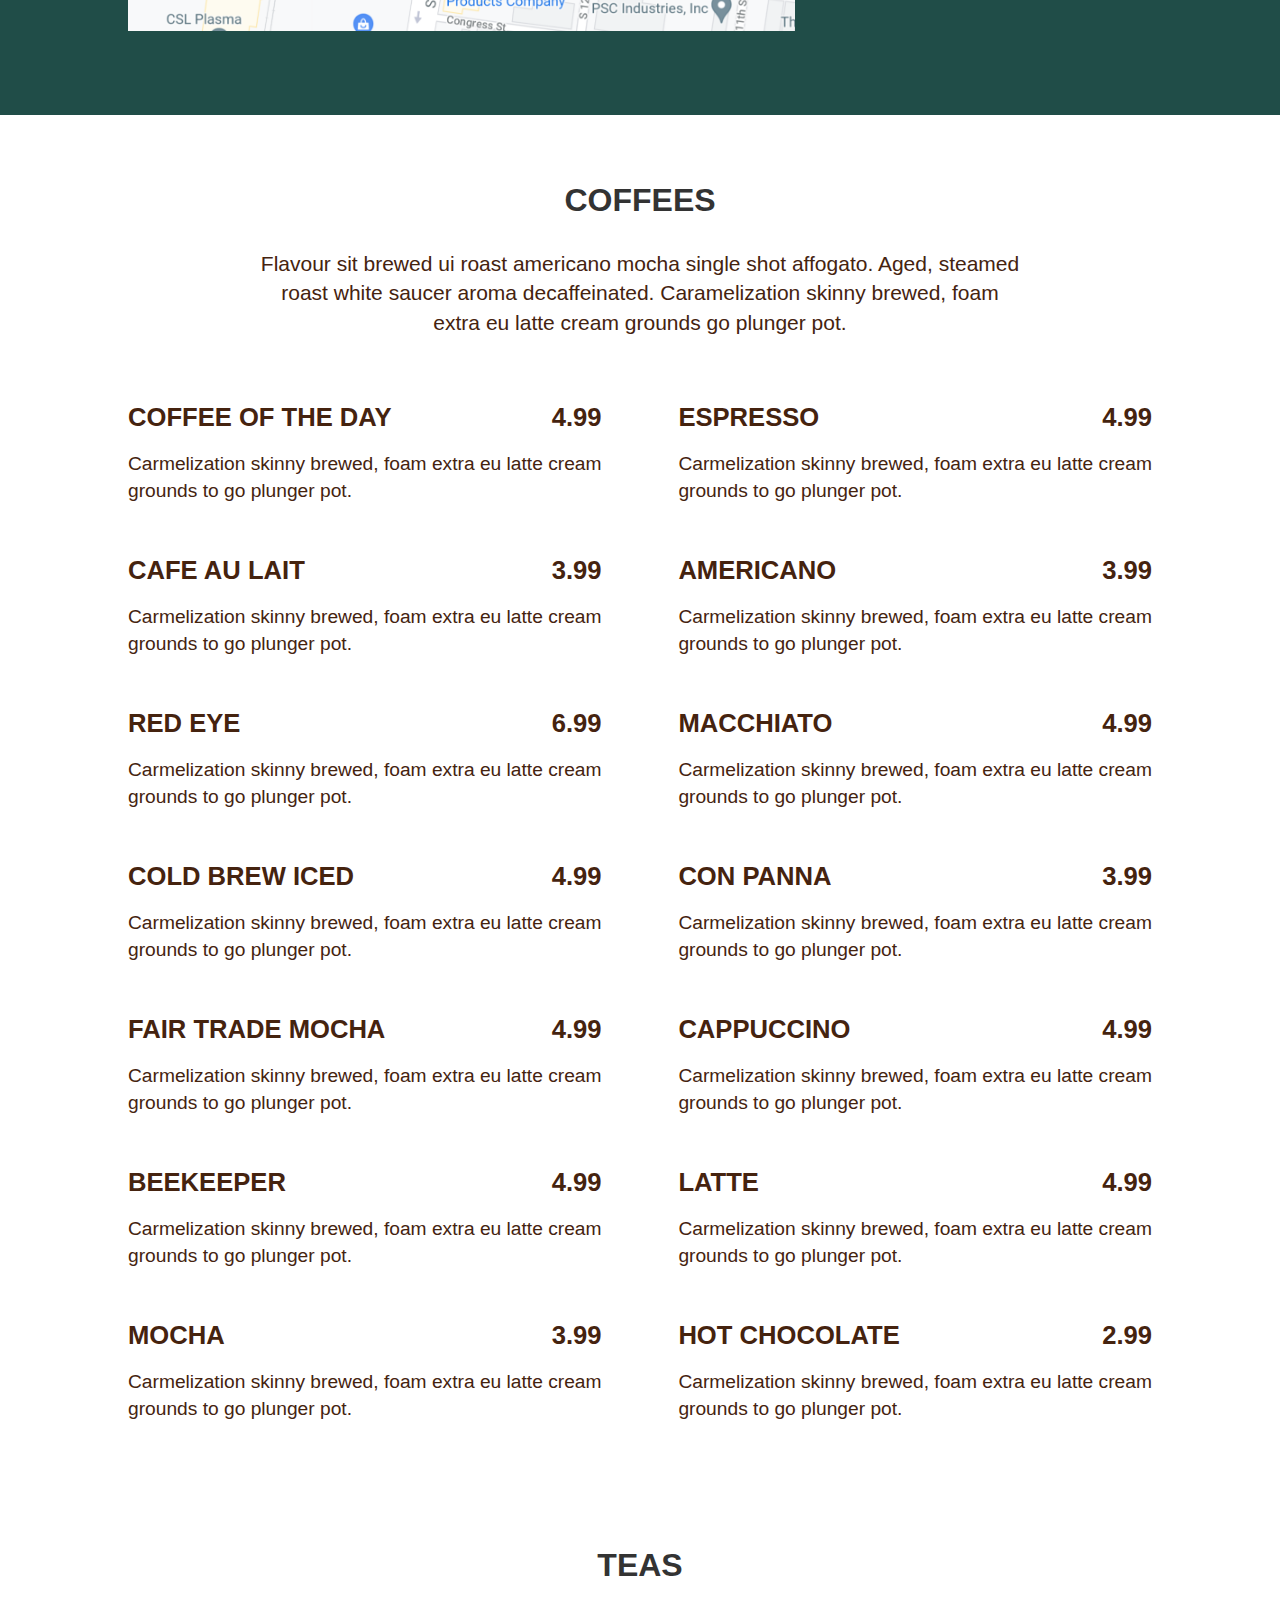
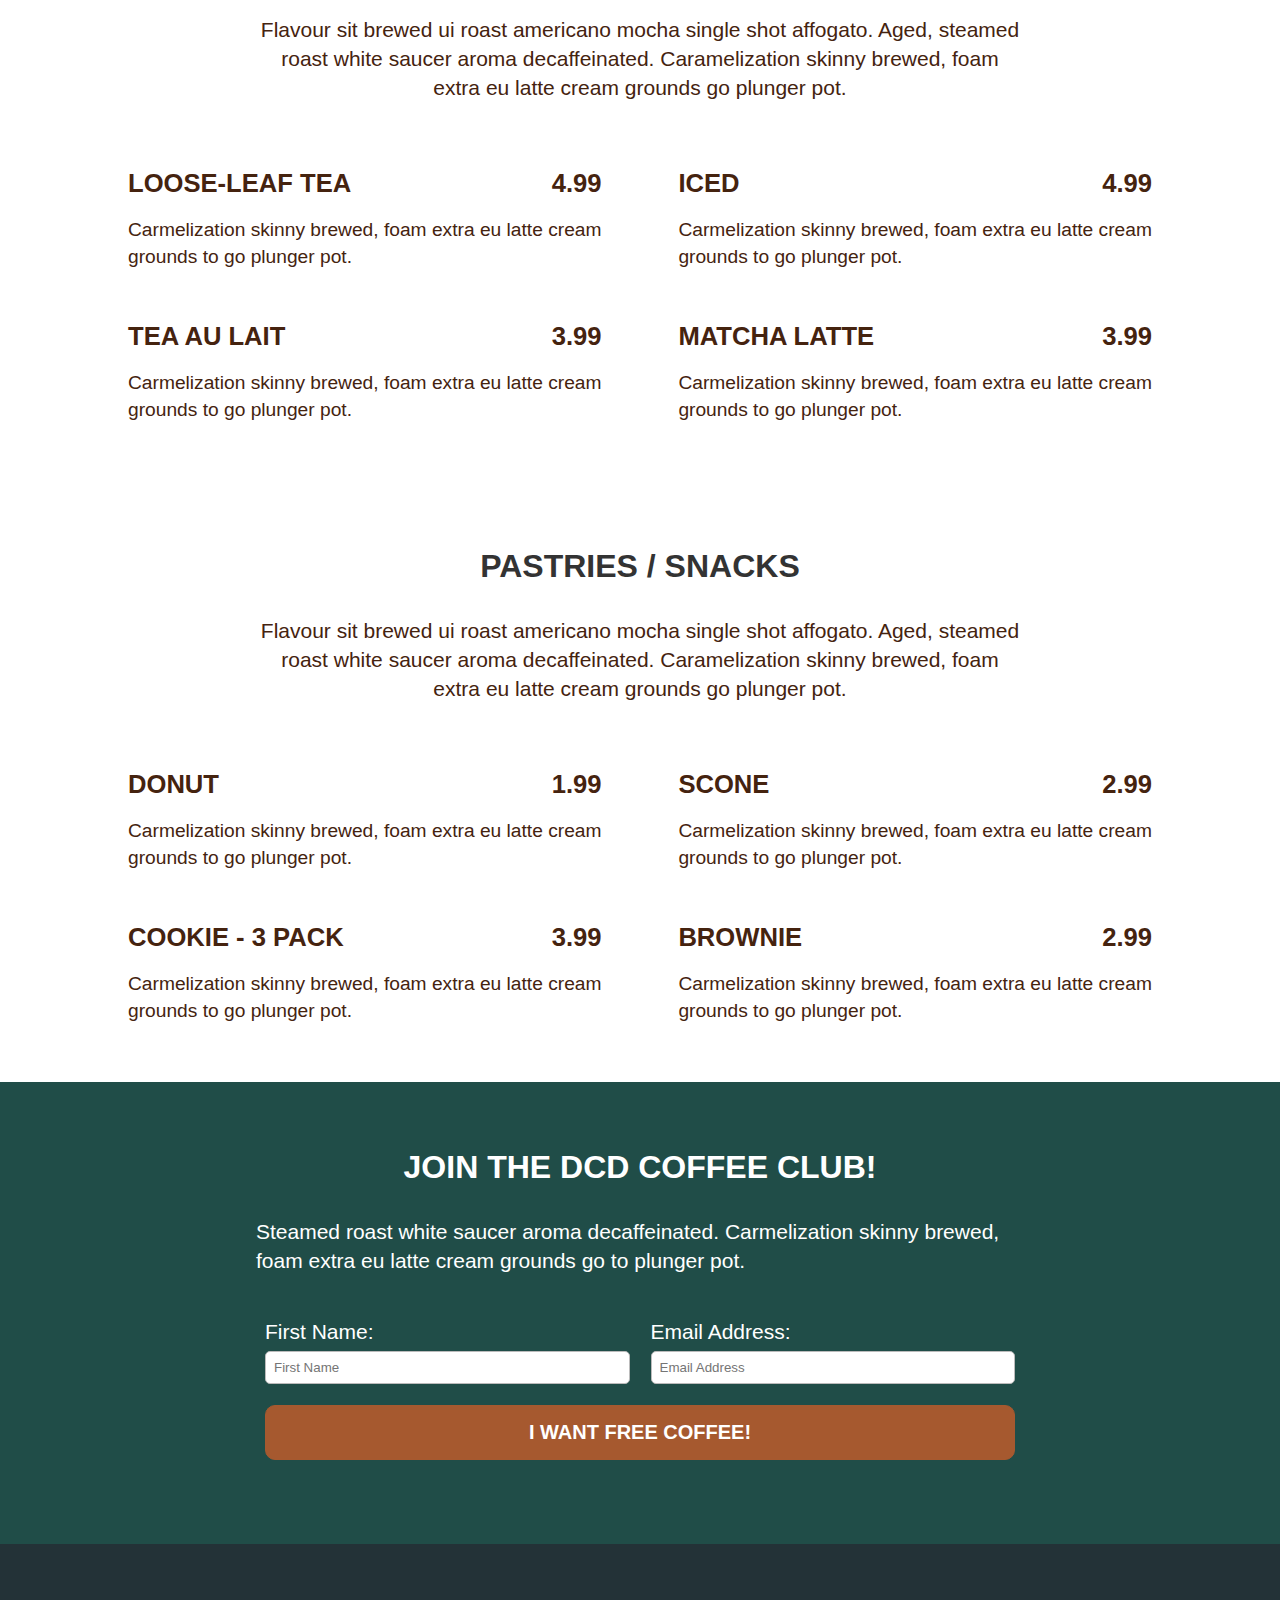
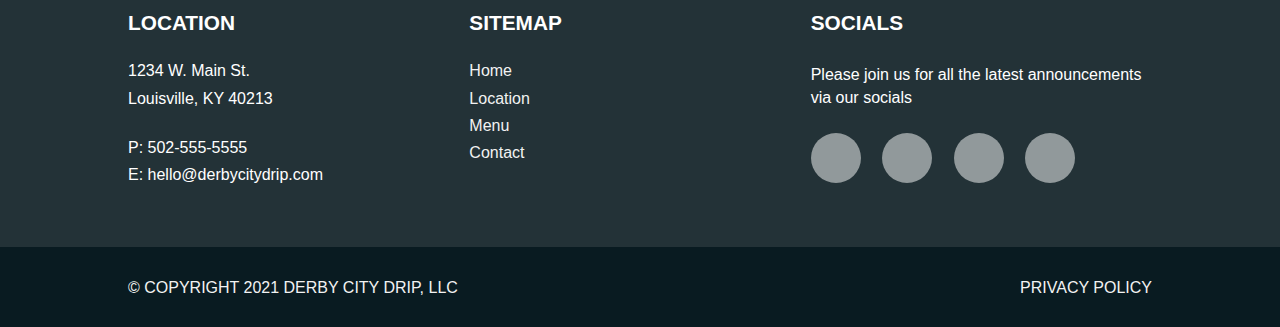
==== commit 6d10bcf2: "Fixed incorrect footer tag and removed extra ----" ====
--- a/index.html
+++ b/index.html
@@ -10,8 +10,7 @@
 </head>
 <body>
   
- <!-- Navigation Section 
----------------------------------------->
+ <!-- Navigation Section -->
 
 <header>
   <section class="row nav-container">
@@ -36,8 +35,8 @@
 
 <main>
 
-<!-- Hero Section 
----------------------------------------->
+<!-- Hero Section -->
+
 <section class="hero">
   <div class="container flex-container">
     <div class="hero__text">
@@ -50,8 +49,8 @@
 </section>
 
 
-<!-- Finely Roasted Coffee Section 
----------------------------------------->
+<!-- Finely Roasted Coffee Section -->
+
 <section class="finely__container">
   <div class="container__finely">
     <h2>Our Finely Roasted Coffees</h2>
@@ -59,8 +58,7 @@
   </div>
 </section>
 
-<!-- Location Map Section 
----------------------------------------->
+<!-- Location Map Section -->
 
 <section class="location__container"> 
   <div class="container"> 
@@ -125,8 +123,8 @@
     </div> 
   </section>  
 
-<!-- Coffees Header Section 
----------------------------------------->
+<!-- Coffees Header Section -->
+
 <section class="menu_container">
   <div class="container item__container">
     <h2 id="menu">Coffees</h2>
@@ -251,8 +249,8 @@
   </div>
 </section>
 
-<!-- Teas Header Section 
----------------------------------------->
+<!-- Teas Header Section -->
+
 <section class="menu__container">
   <div class="container item__container">
     <h2 class="section-title">Teas</h2>
@@ -260,8 +258,8 @@
   </div>
 
 
-<!-- Tea Menu Items Section 
----------------------------------------->
+<!-- Tea Menu Items Section -->
+
 <section class="tea__container">
   <div class="tea-grid">
     <div class="">
@@ -298,8 +296,8 @@
   </div>
 </section>
 
-<!-- Pastries/Snacks Header Section 
----------------------------------------->
+<!-- Pastries/Snacks Header Section -->
+
 <section class="menu__container">
   <div class="container item__container">
     <h2>Pastries / Snacks</h2>
@@ -307,8 +305,8 @@
   </div>
 </section>
 
-<!-- Pastries/Snack Menu Items Section 
----------------------------------------->
+<!-- Pastries/Snack Menu Items Section -->
+
 <section class="pastry__container">
   <div class="pastry-grid">
     <div class="">
@@ -346,16 +344,16 @@
   </div>
 </section>
 
-<!-- Derby City Drip Signup Section 
----------------------------------------->
+<!-- Derby City Drip Signup Section -->
+
 <section class="signup__container">
   <div class="container">
     <h2 id="contact">Join the DCD Coffee Club!</h2>
     <p class="container__finely-txt">Steamed roast white saucer aroma decaffeinated. Carmelization skinny brewed, foam extra eu latte cream grounds go to plunger pot.
     </p>
 
-  <!-- DCD Form Section 
----------------------------------------->
+  <!-- DCD Form Section -->
+
   <div class="sign-up signup__mobile--width">
     <form>
       <div id="name-block">
@@ -375,13 +373,13 @@
   </div>
   </section>
 
-<!-- Derby City Drip Signup Section End
----------------------------------------->
+<!-- Derby City Drip Signup Section End -->
+
 
 </main>
-
-<!-- Sitemap Section 
----------------------------------------->
+<footer>
+
+<!-- Sitemap Section -->
 
 <section class="sitemap__container">
   <div class="container sitemap__grid">
@@ -421,7 +419,7 @@
 <!-- Footer Section 
 ---------------------------------------->
 
-<footer class="footer__container">
+<section class="footer__container">
   <div class="container__footer">
   <div class="footer__grid">
   <div class="footer__info">
@@ -431,6 +429,7 @@
  </div>
   </div>
   </div>
+  </section>
 </footer>
 
 
--- a/derbycitydrip.css
+++ b/derbycitydrip.css
@@ -556,7 +556,7 @@
   width: 80%;
   max-width: 1100px;
   margin: 0 auto;
-  padding: .8em;
+  padding: .8em 0;
 }
 
 .footer__grid {
